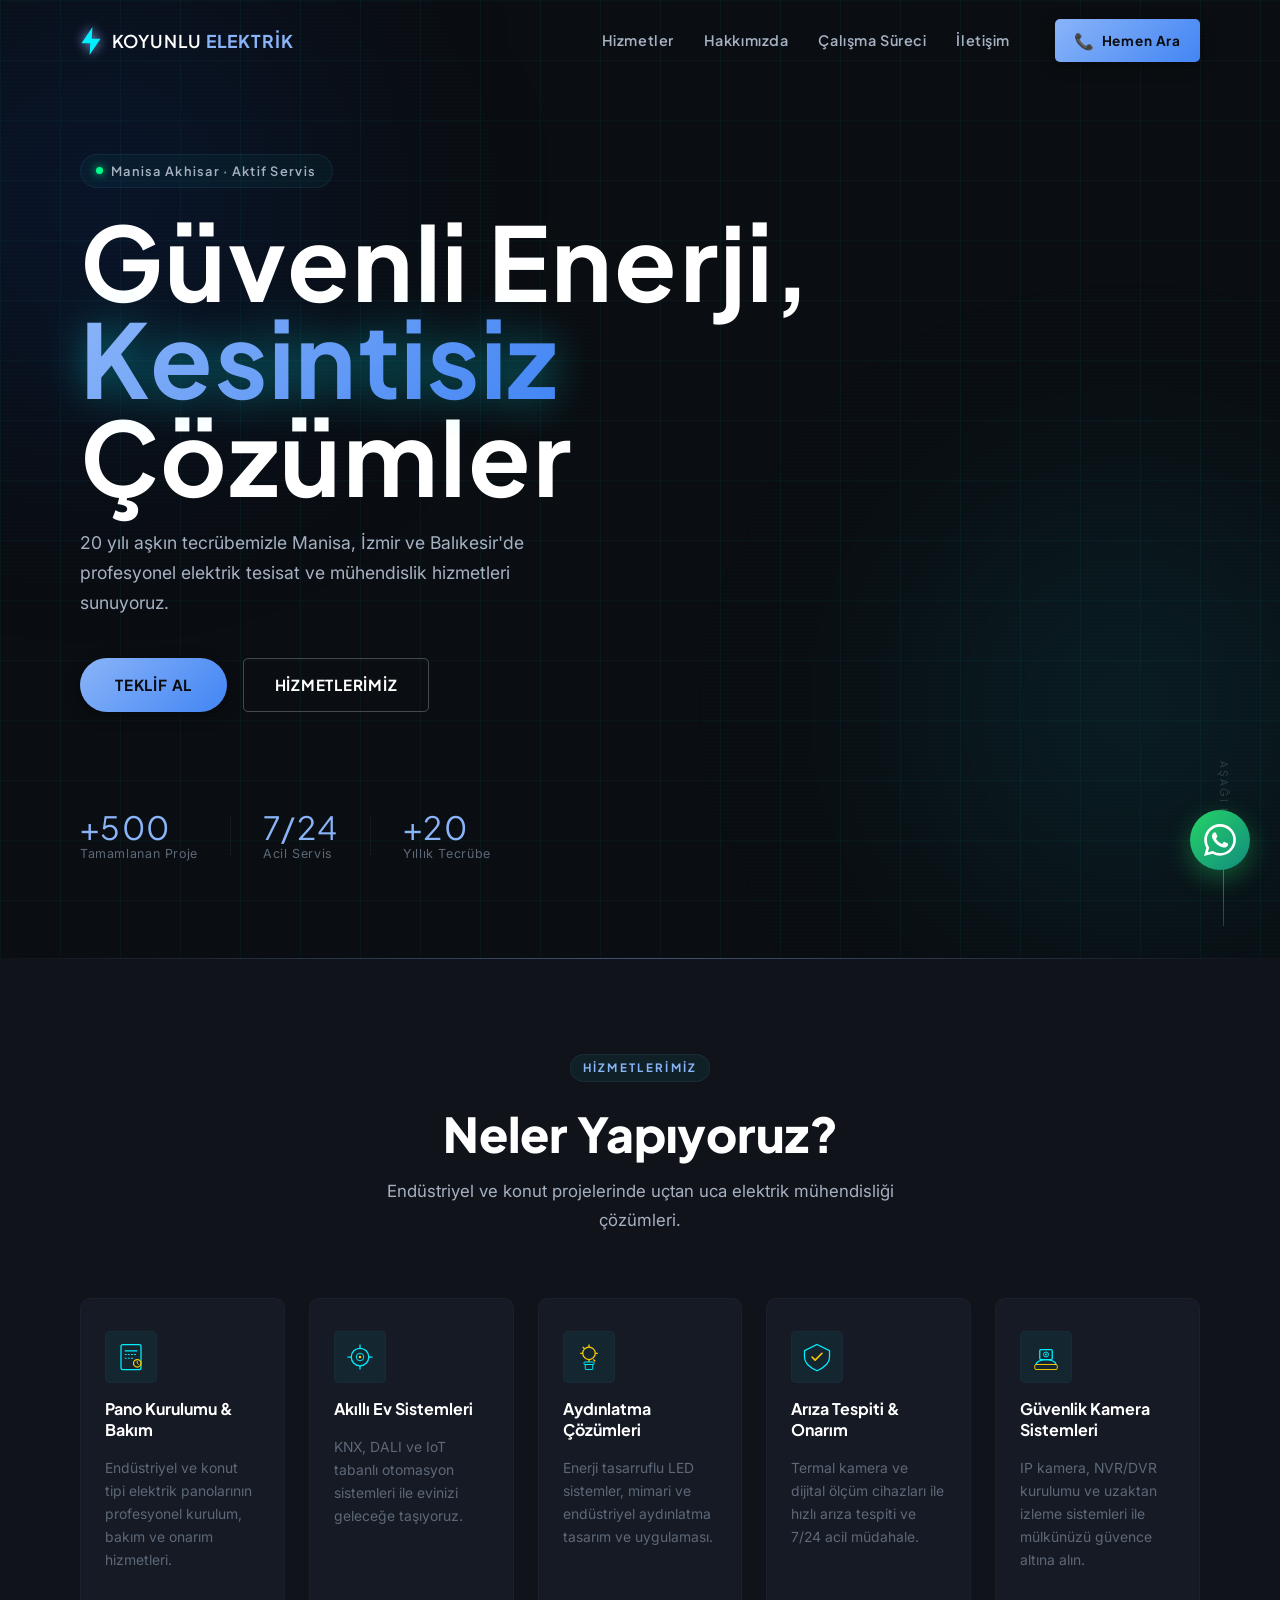
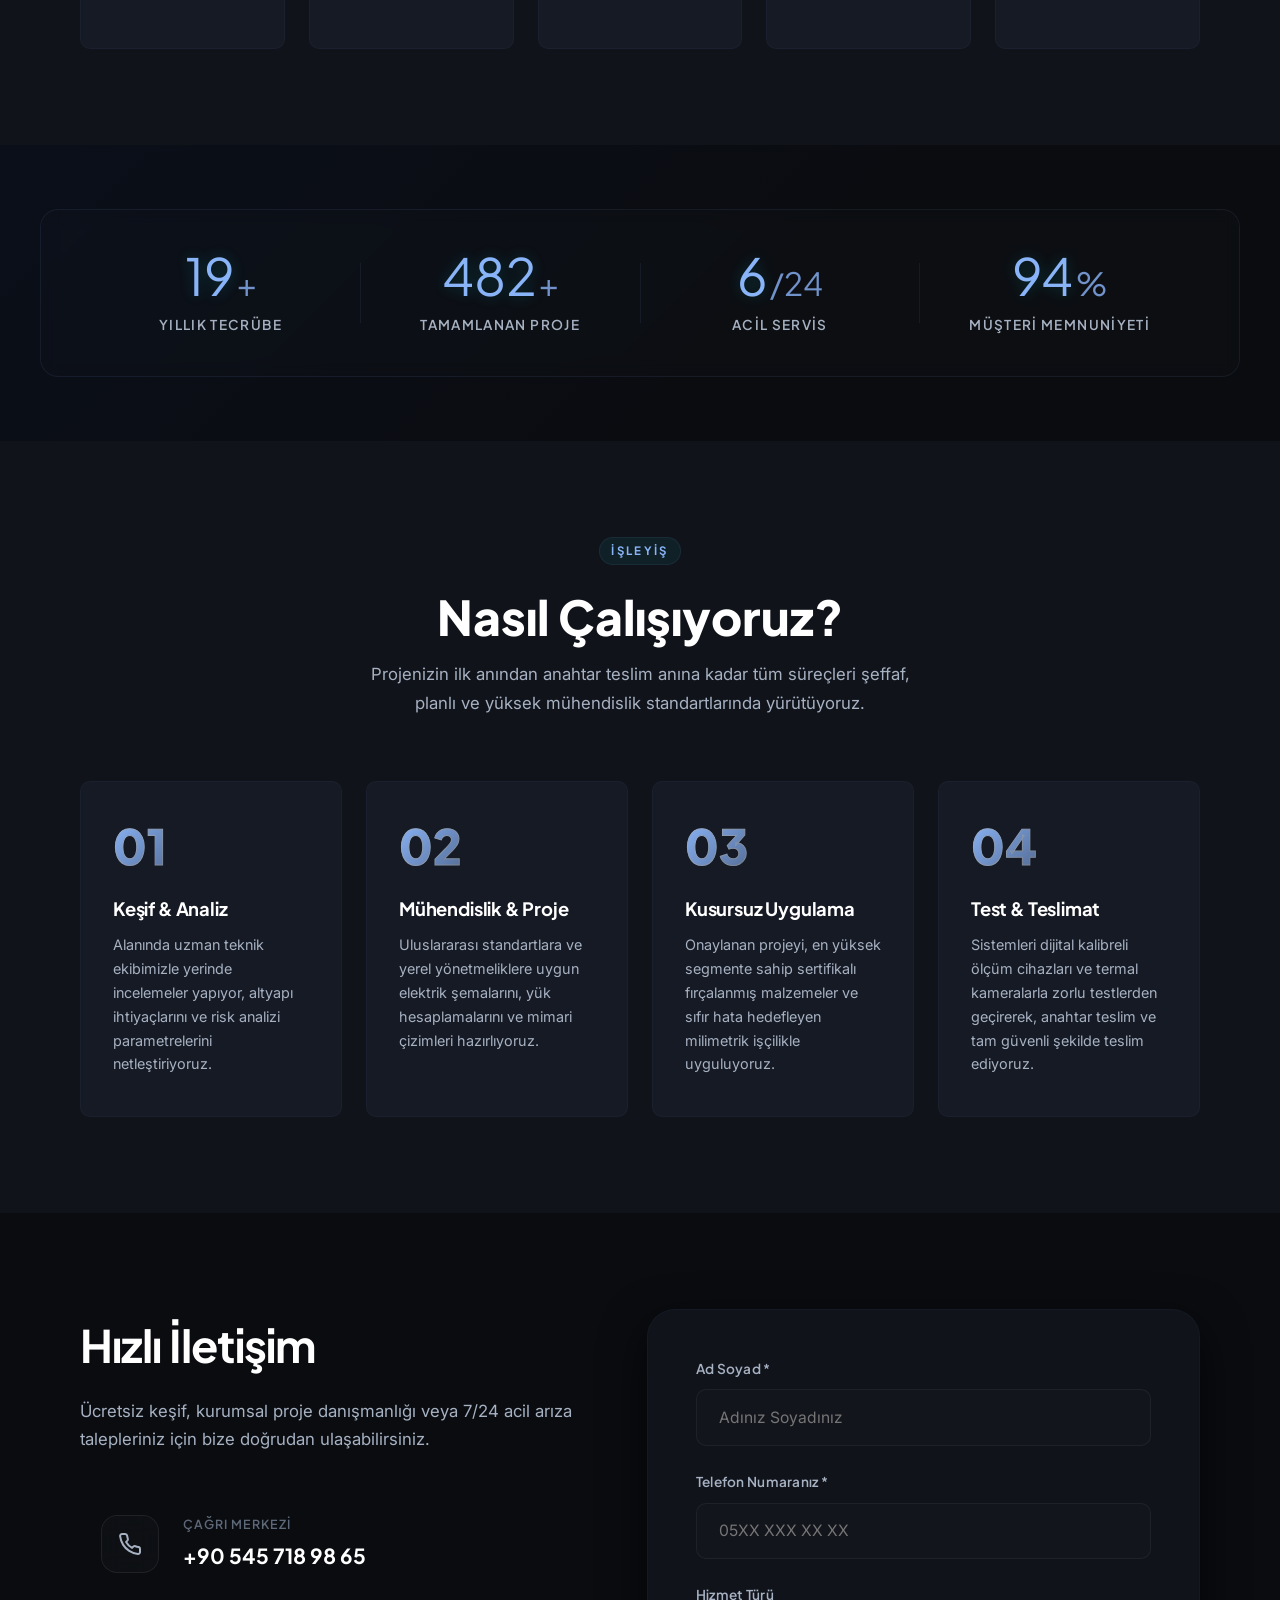
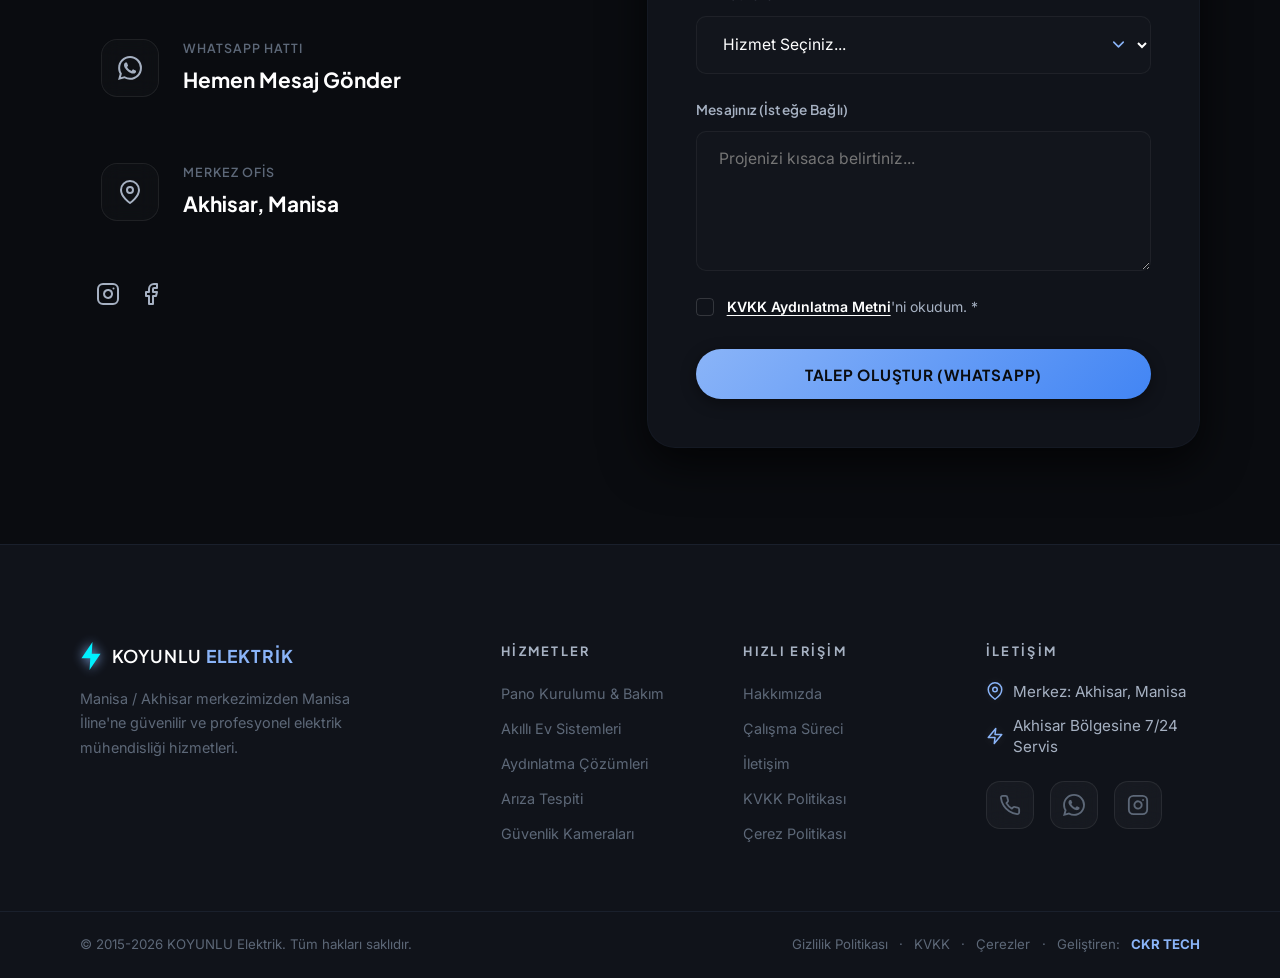
==== index.html @ 6eaa88f7 "Add files via upload" ====
<!DOCTYPE html>
<html lang="tr">
<head>
  <!-- Elektrikçi Projesi | CKR TECH | index.html -->
  <meta charset="UTF-8" />
  <meta name="viewport" content="width=device-width, initial-scale=1.0" />
  <meta name="description" content="Manisa Akhisar merkezli profesyonel elektrik tesisat ve mühendislik firması. Pano kurulumu, akıllı ev sistemleri, aydınlatma ve 7/24 acil servis hizmetleri." />
  <meta name="keywords" content="elektrik tesisat, pano kurulumu, akıllı ev, Manisa, Akhisar, elektrik mühendislik" />
  <meta name="author" content="CKR TECH" />
  <meta property="og:title" content="CKR Elektrik | Güvenli Enerji, Kesintisiz Çözümler" />
  <meta property="og:description" content="Manisa Akhisar merkezli profesyonel elektrik tesisat ve mühendislik firması." />
  <meta property="og:type" content="website" />
  <title>KOYUNLU Elektrik | Güvenli Enerji, Kesintisiz Çözümler</title>

  <!-- Google Fonts -->
  <link rel="preconnect" href="https://fonts.googleapis.com" />
  <link rel="preconnect" href="https://fonts.gstatic.com" crossorigin />
  <link href="https://fonts.googleapis.com/css2?family=Plus+Jakarta+Sans:wght@400;500;600;700;800&family=Inter:wght@300;400;500;600&display=swap" rel="stylesheet" />

  <!-- CSS -->
  <link rel="stylesheet" href="css/base.css" />
  <link rel="stylesheet" href="css/layout.css" />
  <link rel="stylesheet" href="css/sections.css" />
</head>
<body>

  <!-- ═══════════════════════════════════════ -->
  <!--              LOADER EKRANI             -->
  <!-- ═══════════════════════════════════════ -->
  <div id="loader" class="loader" aria-hidden="true">
    <div class="loader__glow"></div>
    <div class="loader__grid"></div>
    <div class="loader__scanline"></div>

    <div class="loader__inner">
      <div class="loader__bolt-wrap">
        <svg class="loader__bolt" viewBox="0 0 60 80" fill="none" xmlns="http://www.w3.org/2000/svg">
          <path d="M34 2L4 46H28L26 78L56 34H32L34 2Z" stroke="#00f0ff" stroke-width="2" fill="none" class="bolt-path"/>
          <path d="M34 2L4 46H28L26 78L56 34H32L34 2Z" fill="url(#loaderBoltGrad)" class="bolt-fill"/>
          <defs>
            <linearGradient id="loaderBoltGrad" x1="30" y1="2" x2="30" y2="78" gradientUnits="userSpaceOnUse">
              <stop offset="0%" stop-color="#00f0ff" stop-opacity="1"/>
              <stop offset="100%" stop-color="#0055ff" stop-opacity="0.8"/>
            </linearGradient>
          </defs>
        </svg>
      </div>
      
      <div class="loader__text">
        <span class="loader__brand">KOYUNLU</span>
        <span class="loader__sub">ELEKTRİK</span>
      </div>
      
      <div class="loader__bar">
        <div class="loader__progress"></div>
      </div>
    </div>

    <div class="loader__credit">
      <span>DESIGNED BY</span> <strong>CKR TECH</strong>
    </div>
  </div>

  <!-- ═══════════════════════════════════════ -->
  <!--               NAVBAR                   -->
  <!-- ═══════════════════════════════════════ -->
  <header class="navbar" id="navbar">
    <div class="lux-container navbar__inner">
      <a href="#hero" class="navbar__logo" aria-label="CKR Elektrik Ana Sayfa">
        <svg class="logo-bolt" viewBox="0 0 30 40" fill="none" xmlns="http://www.w3.org/2000/svg">
          <path d="M17 1L2 23H14L13 39L28 17H16L17 1Z" fill="#00f0ff"/>
        </svg>
        <span class="logo-text">KOYUNLU <strong>ELEKTRİK</strong></span>
      </a>

      <nav class="navbar__nav" id="mainNav" role="navigation" aria-label="Ana Menü">
        <a href="#hizmetler" class="nav-link">Hizmetler</a>
        <a href="#hakkimizda" class="nav-link">Hakkımızda</a>
        <a href="#surec" class="nav-link">Çalışma Süreci</a>
        <a href="#iletisim" class="nav-link">İletişim</a>
      </nav>

      <a href="tel:+905001234567" class="btn-call" aria-label="Hemen Ara">
        <span class="btn-call__icon">📞</span>
        <span>Hemen Ara</span>
      </a>

      <button class="hamburger" id="hamburger" aria-label="Menüyü Aç/Kapat" aria-expanded="false">
        <span></span><span></span><span></span>
      </button>
    </div>

    <!-- Mobil Menü -->
    <div class="mobile-menu" id="mobileMenu" aria-hidden="true">
      <a href="#hizmetler" class="mobile-menu__link">Hizmetler</a>
      <a href="#hakkimizda" class="mobile-menu__link">Hakkımızda</a>
      <a href="#surec" class="mobile-menu__link">Çalıma Süreci</a>
      <a href="#iletisim" class="mobile-menu__link">İletişim</a>
      <a href="tel:+905001234567" class="btn-call mobile-menu__cta">📞 Hemen Ara</a>
    </div>
  </header>

  <main>
    <!-- ═══════════════════════════════════════ -->
    <!--              HERO BÖLÜMİ               -->
    <!-- ═══════════════════════════════════════ -->
    <section class="hero" id="hero" aria-label="Ana Başlık">
      <!-- Arka plan katmanları -->
      <div class="hero__bg" aria-hidden="true">
        <div class="hero__grid"></div>
        <div class="hero__particles" id="particles"></div>
        <div class="hero__glow hero__glow--left"></div>
        <div class="hero__glow hero__glow--right"></div>
        <div class="hero__scanline"></div>
      </div>

      <div class="lux-container hero__content">
        <div class="hero__badge rv">
          <span class="badge-dot"></span>
          Manisa Akhisar · Aktif Servis
        </div>
        <h1 class="hero__title rv">
          Güvenli Enerji,<br/>
          <span class="accent-text">Kesintisiz</span><br/>
          Çözümler
        </h1>
        <p class="hero__sub rv">
          20 yılı aşkın tecrübemizle Manisa, İzmir ve Balıkesir'de<br/>
          profesyonel elektrik tesisat ve mühendislik hizmetleri sunuyoruz.
        </p>
        <div class="hero__ctas rv">
          <a href="#iletisim" class="btn-primary">Teklif Al</a>
          <a href="#hizmetler" class="btn-ghost">Hizmetlerimiz</a>
        </div>

        <!-- Hero alt bilgi şeridi -->
        <div class="hero__badges rv">
          <div class="hero-badge">
            <span class="hero-badge__num">+500</span>
            <span class="hero-badge__lbl">Tamamlanan Proje</span>
          </div>
          <div class="hero-badge__divider"></div>
          <div class="hero-badge">
            <span class="hero-badge__num">7/24</span>
            <span class="hero-badge__lbl">Acil Servis</span>
          </div>
          <div class="hero-badge__divider"></div>
          <div class="hero-badge">
            <span class="hero-badge__num">+20</span>
            <span class="hero-badge__lbl">Yıllık Tecrübe</span>
          </div>
        </div>
      </div>

      <!-- Scroll göstergesi -->
      <div class="scroll-hint" aria-hidden="true">
        <span>Aşağı Kaydır</span>
        <div class="scroll-hint__line"></div>
      </div>
    </section>

    <!-- ═══════════════════════════════════════ -->
    <!--          HİZMETLERİMİZ (CAROUSEL)       -->
    <!-- ═══════════════════════════════════════ -->
    <section class="section-services" id="hizmetler" aria-label="Hizmetlerimiz">
      <div class="lux-container">
        <div class="section-header rv">
          <span class="section-tag">HİZMETLERİMİZ</span>
          <h2 class="section-title">Neler Yapıyoruz?</h2>
          <p class="section-desc">Endüstriyel ve konut projelerinde uçtan uca elektrik mühendisliği çözümleri.</p>
        </div>

        <!-- Carousel wrapper -->
        <div class="carousel-wrapper rv">
          <div class="services-carousel" id="servicesCarousel" role="list">

            <article class="service-card" role="listitem">
              <div class="service-card__icon" aria-hidden="true">
                <svg viewBox="0 0 48 48" fill="none"><rect x="8" y="4" width="32" height="40" rx="3" stroke="#00f0ff" stroke-width="2"/><line x1="14" y1="14" x2="34" y2="14" stroke="#00f0ff" stroke-width="2"/><line x1="14" y1="20" x2="34" y2="20" stroke="#00f0ff" stroke-width="1.5" stroke-dasharray="3 2"/><line x1="14" y1="26" x2="28" y2="26" stroke="#00f0ff" stroke-width="1.5" stroke-dasharray="3 2"/><circle cx="34" cy="34" r="6" stroke="#ffcc00" stroke-width="2"/><path d="M34 31V34L36 36" stroke="#ffcc00" stroke-width="1.5" stroke-linecap="round"/></svg>
              </div>
              <h3 class="service-card__title">Pano Kurulumu & Bakım</h3>
              <p class="service-card__desc">Endüstriyel ve konut tipi elektrik panolarının profesyonel kurulum, bakım ve onarım hizmetleri.</p>
              <span class="service-card__arrow">→</span>
            </article>

            <article class="service-card" role="listitem">
              <div class="service-card__icon" aria-hidden="true">
                <svg viewBox="0 0 48 48" fill="none"><circle cx="24" cy="24" r="14" stroke="#00f0ff" stroke-width="2"/><circle cx="24" cy="24" r="6" stroke="#00f0ff" stroke-width="1.5"/><line x1="24" y1="4" x2="24" y2="10" stroke="#00f0ff" stroke-width="2"/><line x1="24" y1="38" x2="24" y2="44" stroke="#00f0ff" stroke-width="2"/><line x1="4" y1="24" x2="10" y2="24" stroke="#00f0ff" stroke-width="2"/><line x1="38" y1="24" x2="44" y2="24" stroke="#00f0ff" stroke-width="2"/><circle cx="24" cy="24" r="2" fill="#ffcc00"/></svg>
              </div>
              <h3 class="service-card__title">Akıllı Ev Sistemleri</h3>
              <p class="service-card__desc">KNX, DALI ve IoT tabanlı otomasyon sistemleri ile evinizi geleceğe taşıyoruz.</p>
              <span class="service-card__arrow">→</span>
            </article>

            <article class="service-card" role="listitem">
              <div class="service-card__icon" aria-hidden="true">
                <svg viewBox="0 0 48 48" fill="none"><circle cx="24" cy="18" r="10" stroke="#ffcc00" stroke-width="2"/><path d="M24 8V4M24 32V28" stroke="#ffcc00" stroke-width="2"/><path d="M17 11L14 8M31 28L34 31" stroke="#ffcc00" stroke-width="2"/><path d="M14 18H10M38 18H34" stroke="#ffcc00" stroke-width="2"/><rect x="16" y="32" width="16" height="4" rx="1" stroke="#00f0ff" stroke-width="1.5"/><rect x="18" y="36" width="12" height="8" rx="1" stroke="#00f0ff" stroke-width="1.5"/></svg>
              </div>
              <h3 class="service-card__title">Aydınlatma Çözümleri</h3>
              <p class="service-card__desc">Enerji tasarruflu LED sistemler, mimari ve endüstriyel aydınlatma tasarım ve uygulaması.</p>
              <span class="service-card__arrow">→</span>
            </article>

            <article class="service-card" role="listitem">
              <div class="service-card__icon" aria-hidden="true">
                <svg viewBox="0 0 48 48" fill="none"><path d="M24 4L44 14V24C44 34 34 42 24 46C14 42 4 34 4 24V14L24 4Z" stroke="#00f0ff" stroke-width="2"/><path d="M16 24L21 29L32 18" stroke="#ffcc00" stroke-width="2.5" stroke-linecap="round" stroke-linejoin="round"/></svg>
              </div>
              <h3 class="service-card__title">Arıza Tespiti & Onarım</h3>
              <p class="service-card__desc">Termal kamera ve dijital ölçüm cihazları ile hızlı arıza tespiti ve 7/24 acil müdahale.</p>
              <span class="service-card__arrow">→</span>
            </article>

            <article class="service-card" role="listitem">
              <div class="service-card__icon" aria-hidden="true">
                <svg viewBox="0 0 48 48" fill="none"><rect x="14" y="12" width="20" height="16" rx="2" stroke="#00f0ff" stroke-width="2"/><circle cx="24" cy="20" r="4" stroke="#00f0ff" stroke-width="1.5"/><circle cx="24" cy="20" r="1.5" fill="#00f0ff"/><path d="M8 36C8 32 16 28 24 28C32 28 40 32 40 36" stroke="#00f0ff" stroke-width="2" stroke-linecap="round"/><rect x="6" y="36" width="36" height="8" rx="2" stroke="#ffcc00" stroke-width="1.5"/></svg>
              </div>
              <h3 class="service-card__title">Güvenlik Kamera Sistemleri</h3>
              <p class="service-card__desc">IP kamera, NVR/DVR kurulumu ve uzaktan izleme sistemleri ile mülkünüzü güvence altına alın.</p>
              <span class="service-card__arrow">→</span>
            </article>

          </div><!-- /services-carousel -->

          <!-- Carousel dot navigation -->
          <div class="carousel-dots" id="carouselDots" role="tablist" aria-label="Hizmet Slider"></div>
          <!-- Carousel ok butonları (mobil) -->
          
        </div><!-- /carousel-wrapper -->
      </div>
    </section>

    <!-- ═══════════════════════════════════════ -->
    <!--            İSTATİSTİKLER               -->
    <!-- ═══════════════════════════════════════ -->
   <section class="section-stats" id="hakkimizda" aria-label="İstatistikler">
      <div class="stats-bg-line" aria-hidden="true"></div>
      <div class="lux-container stats-grid">

        <div class="stat-item rv">
          <div class="stat-item__row">
            <span class="stat-item__num" data-target="20">0</span>
            <span class="stat-item__plus">+</span>
          </div>
          <span class="stat-item__label">Yıllık Tecrübe</span>
        </div>

        <div class="stat-divider" aria-hidden="true"></div>

        <div class="stat-item rv">
          <div class="stat-item__row">
            <span class="stat-item__num" data-target="500">0</span>
            <span class="stat-item__plus">+</span>
          </div>
          <span class="stat-item__label">Tamamlanan Proje</span>
        </div>

        <div class="stat-divider" aria-hidden="true"></div>

        <div class="stat-item rv">
          <div class="stat-item__row">
            <span class="stat-item__num" data-target="7">0</span>
            <span class="stat-item__suffix">/24</span>
          </div>
          <span class="stat-item__label">Acil Servis</span>
        </div>

        <div class="stat-divider" aria-hidden="true"></div>

        <div class="stat-item rv">
          <div class="stat-item__row">
            <span class="stat-item__num" data-target="98">0</span>
            <span class="stat-item__suffix">%</span>
          </div>
          <span class="stat-item__label">Müşteri Memnuniyeti</span>
        </div>

      </div>
    </section>

    <!-- ═══════════════════════════════════════ -->
    <!--       ETKİLEŞİMLİ HİZMET HARİTASI      -->
    <!-- ═══════════════════════════════════════ -->
    <section class="section-process" id="surec" aria-label="Çalışma Sürecimiz">
      <div class="lux-container">
        <div class="section-header rv">
          <span class="section-tag">İŞLEYİŞ</span>
          <h2 class="section-title">Nasıl Çalışıyoruz?</h2>
          <p class="section-desc">Projenizin ilk anından anahtar teslim anına kadar tüm süreçleri şeffaf, planlı ve yüksek mühendislik standartlarında yürütüyoruz.</p>
        </div>

        <div class="process-grid">
          
          <div class="process-card rv">
            <div class="process-card__number">01</div>
            <div class="process-card__content">
              <h3 class="process-card__title">Keşif & Analiz</h3>
              <p class="process-card__desc">Alanında uzman teknik ekibimizle yerinde incelemeler yapıyor, altyapı ihtiyaçlarını ve risk analizi parametrelerini netleştiriyoruz.</p>
            </div>
          </div>

          <div class="process-card rv">
            <div class="process-card__number">02</div>
            <div class="process-card__content">
              <h3 class="process-card__title">Mühendislik & Proje</h3>
              <p class="process-card__desc">Uluslararası standartlara ve yerel yönetmeliklere uygun elektrik şemalarını, yük hesaplamalarını ve mimari çizimleri hazırlıyoruz.</p>
            </div>
          </div>

          <div class="process-card rv">
            <div class="process-card__number">03</div>
            <div class="process-card__content">
              <h3 class="process-card__title">Kusursuz Uygulama</h3>
              <p class="process-card__desc">Onaylanan projeyi, en yüksek segmente sahip sertifikalı fırçalanmış malzemeler ve sıfır hata hedefleyen milimetrik işçilikle uyguluyoruz.</p>
            </div>
          </div>

          <div class="process-card rv">
            <div class="process-card__number">04</div>
            <div class="process-card__content">
              <h3 class="process-card__title">Test & Teslimat</h3>
              <p class="process-card__desc">Sistemleri dijital kalibreli ölçüm cihazları ve termal kameralarla zorlu testlerden geçirerek, anahtar teslim ve tam güvenli şekilde teslim ediyoruz.</p>
            </div>
          </div>

        </div>
      </div>
    </section>

    <!-- ═══════════════════════════════════════ -->
    <!--           İLETİŞİM BÖLÜMİ              -->
    <!-- ═══════════════════════════════════════ -->
    <section class="section-contact" id="iletisim" aria-label="İletişim">
      <div class="lux-container contact-inner">

        <div class="contact-info rv">
          <h2 class="contact-info__title">Hızlı İletişim</h2>
          <p class="contact-info__desc">Ücretsiz keşif, kurumsal proje danışmanlığı veya 7/24 acil arıza talepleriniz için bize doğrudan ulaşabilirsiniz.</p>
          
          <div class="contact-info__list">
            <div class="contact-info__item">
              <div class="contact-info__icon phone-theme">
                <svg viewBox="0 0 24 24" fill="none" stroke="currentColor" stroke-width="2" stroke-linecap="round" stroke-linejoin="round">
                  <path d="M22 16.92v3a2 2 0 0 1-2.18 2 19.79 19.79 0 0 1-8.63-3.07 19.5 19.5 0 0 1-6-6 19.79 19.79 0 0 1-3.07-8.67A2 2 0 0 1 4.11 2h3a2 2 0 0 1 2 1.72 12.84 12.84 0 0 0 .7 2.81 2 2 0 0 1-.45 2.11L8.09 9.91a16 16 0 0 0 6 6l1.27-1.27a2 2 0 0 1 2.11-.45 12.84 12.84 0 0 0 2.81.7A2 2 0 0 1 22 16.92z"></path>
                </svg>
              </div>
              <div class="contact-info__text">
                <span class="info-label">Çağrı Merkezi</span>
                <a href="tel:+905457189865" class="info-value">+90 545 718 98 65</a>
              </div>
            </div>

            <div class="contact-info__item">
              <div class="contact-info__icon wa-theme">
                <svg viewBox="0 0 24 24" fill="currentColor">
                  <path d="M17.472 14.382c-.297-.149-1.758-.867-2.03-.967-.273-.099-.471-.148-.67.15-.197.297-.767.966-.94 1.164-.173.199-.347.223-.644.075-.297-.15-1.255-.463-2.39-1.475-.888-.788-1.487-1.761-1.663-2.059-.173-.297-.018-.458.13-.606.134-.133.298-.347.446-.52.149-.174.198-.298.298-.497.099-.198.05-.371-.025-.52-.075-.149-.669-1.612-.916-2.207-.242-.579-.487-.5-.669-.51h-.57c-.198 0-.52.074-.792.372-.272.297-1.04 1.016-1.04 2.479 0 1.462 1.065 2.875 1.213 3.074.149.198 2.096 3.2 5.077 4.487.709.306 1.262.489 1.694.625.712.227 1.36.195 1.871.118.571-.085 1.758-.719 2.006-1.413.248-.694.248-1.289.173-1.413-.074-.124-.272-.198-.57-.347m-5.421 7.403h-.004a9.87 9.87 0 01-5.031-1.378l-.361-.214-3.741.982.998-3.648-.235-.374a9.86 9.86 0 01-1.51-5.26c.001-5.45 4.436-9.884 9.888-9.884 2.64 0 5.122 1.03 6.988 2.898a9.825 9.825 0 012.893 6.994c-.003 5.45-4.437 9.884-9.885 9.884m8.413-18.297A11.815 11.815 0 0012.05 0C5.495 0 .16 5.335.157 11.892c0 2.096.547 4.142 1.588 5.945L.057 24l6.305-1.654a11.882 11.882 0 005.683 1.448h.005c6.554 0 11.89-5.335 11.893-11.893a11.821 11.821 0 00-3.48-8.413Z"/>
                </svg>
              </div>
              <div class="contact-info__text">
                <span class="info-label">WhatsApp Hattı</span>
                <a href="https://wa.me/905457189865" target="_blank" class="info-value">Hemen Mesaj Gönder</a>
              </div>
            </div>

            <div class="contact-info__item">
              <div class="contact-info__icon location-theme">
                <svg viewBox="0 0 24 24" fill="none" stroke="currentColor" stroke-width="2" stroke-linecap="round" stroke-linejoin="round">
                  <path d="M21 10c0 7-9 13-9 13s-9-6-9-13a9 9 0 0 1 18 0z"></path>
                  <circle cx="12" cy="10" r="3"></circle>
                </svg>
              </div>
              <div class="contact-info__text">
                <span class="info-label">Merkez Ofis</span>
                <span class="info-value">Akhisar, Manisa</span>
              </div>
            </div>
          </div> <div class="social-links" style="display:flex; gap:1.2rem; margin-top:2.5rem; padding-left:1rem;">
            <a href="https://instagram.com/koyunluerdem" aria-label="Instagram" style="color:var(--text-secondary);">
              <svg width="24" height="24" viewBox="0 0 24 24" fill="none" stroke="currentColor" stroke-width="2" stroke-linecap="round" stroke-linejoin="round"><rect x="2" y="2" width="20" height="20" rx="5" ry="5"></rect><path d="M16 11.37A4 4 0 1 1 12.63 8 4 4 0 0 1 16 11.37z"></path><line x1="17.5" y1="6.5" x2="17.51" y2="6.5"></line></svg>
            </a>
            <a href="https://facebook.com/erdem.koyunlu.12?locale=tr_TR" aria-label="Facebook" style="color:var(--text-secondary);">
              <svg width="24" height="24" viewBox="0 0 24 24" fill="none" stroke="currentColor" stroke-width="2" stroke-linecap="round" stroke-linejoin="round"><path d="M18 2h-3a5 5 0 0 0-5 5v3H7v4h3v8h4v-8h3l1-4h-4V7a1 1 0 0 1 1-1h3z"></path></svg>
            </a>
          </div>

        </div>

<div class="contact-form-wrap rv">
          <form class="contact-form" id="contactForm" onsubmit="sendToWhatsApp(event)">
            
            <div class="form-group">
              <label for="name" class="form-label">Ad Soyad *</label>
              <input type="text" id="name" class="form-input" placeholder="Adınız Soyadınız" required />
            </div>
            
            <div class="form-group">
              <label for="phone" class="form-label">Telefon Numaranız *</label>
              <input type="tel" id="phone" class="form-input" placeholder="05XX XXX XX XX" required />
            </div>
            
            <div class="form-group">
              <label for="service" class="form-label">Hizmet Türü</label>
              <select id="service" class="form-input">
                <option value="">Hizmet Seçiniz...</option>
                <option value="Pano Kurulumu">Pano Kurulumu & Bakım</option>
                <option value="Akıllı Ev">Akıllı Ev Sistemleri</option>
                <option value="Aydınlatma">Aydınlatma Çözümleri</option>
                <option value="Arıza Tespiti">Arıza Tespiti & Onarım</option>
                <option value="Kamera">Güvenlik Kamera Sistemleri</option>
              </select>
            </div>
            
            <div class="form-group">
              <label for="message" class="form-label">Mesajınız (İsteğe Bağlı)</label>
              <textarea id="message" class="form-input form-textarea" placeholder="Projenizi kısaca belirtiniz..."></textarea>
            </div>
            
            <div class="form-check">
              <input type="checkbox" id="kvkk" class="form-checkbox" required />
              <label for="kvkk" class="form-checkbox-label">
                <a href="kvkk.html" target="_blank" class="policy-link">KVKK Aydınlatma Metni</a>'ni okudum. *
              </label>
            </div>

            <button type="submit" class="btn-primary form-submit-btn">
              <span>Talep Oluştur (WhatsApp)</span>
            </button>
            
            <div class="form-success" id="formSuccess" style="display:none; color: #25D366; margin-top: 1rem; font-weight: 600;">
              ✅ Yönlendiriliyor...
            </div>
          </form>

          <script>
            function sendToWhatsApp(e) {
              e.preventDefault(); // Sayfanın başa atmasını kesin engeller

              const name = document.getElementById('name').value.trim();
              const phone = document.getElementById('phone').value.trim();
              const serviceEl = document.getElementById('service');
              const service = serviceEl.value ? serviceEl.options[serviceEl.selectedIndex].text : 'Belirtilmedi';
              
              const rawMessage = document.getElementById('message').value.trim();
              const message = rawMessage ? rawMessage : 'Belirtilmedi';

              const waMessage = `Merhaba KOYUNLU Elektrik,\nWeb sitenizden yeni bir talep oluşturdum:\n\n*Ad Soyad:* ${name}\n*Telefon:* ${phone}\n*Hizmet:* ${service}\n*Detay:* ${message}`;
              
              const waUrl = `https://wa.me/905457189865?text=${encodeURIComponent(waMessage)}`;

              document.getElementById('formSuccess').style.display = 'block';

              // İŞTE BURASI DEĞİŞTİ: Artık _blank parametresi ile yeni sekmede açacak
              window.open(waUrl, '_blank');

              // Formu temizle
              setTimeout(() => {
                document.getElementById('contactForm').reset();
                document.getElementById('formSuccess').style.display = 'none';
              }, 3000);
            }
          </script>
        </div>

      </div>
    </section>
  </main>

  <!-- ═══════════════════════════════════════ -->
  <!--               FOOTER                   -->
  <!-- ═══════════════════════════════════════ -->
  <footer class="footer" role="contentinfo">
    <div class="footer__top">
      <div class="lux-container footer-inner">
        <div class="footer-brand">
          <a href="#hero" class="navbar__logo" aria-label="CKR Elektrik">
            <svg class="logo-bolt" viewBox="0 0 30 40" fill="none"><path d="M17 1L2 23H14L13 39L28 17H16L17 1Z" fill="#00f0ff"/></svg>
            <span class="logo-text">KOYUNLU <strong>ELEKTRİK</strong></span>
          </a>
          <p class="footer-brand__desc">Manisa / Akhisar merkezimizden Manisa İline'ne güvenilir ve profesyonel elektrik mühendisliği hizmetleri.</p>
        </div>

        <div class="footer-col">
          <h4 class="footer-col__title">Hizmetler</h4>
          <ul>
            <li><a href="#hizmetler">Pano Kurulumu & Bakım</a></li>
            <li><a href="#hizmetler">Akıllı Ev Sistemleri</a></li>
            <li><a href="#hizmetler">Aydınlatma Çözümleri</a></li>
            <li><a href="#hizmetler">Arıza Tespiti</a></li>
            <li><a href="#hizmetler">Güvenlik Kameraları</a></li>
          </ul>
        </div>

        <div class="footer-col">
          <h4 class="footer-col__title">Hızlı Erişim</h4>
          <ul>
            <li><a href="#hakkimizda">Hakkımızda</a></li>
            <li><a href="#surec">Çalışma Süreci</a></li>
            <li><a href="#iletisim">İletişim</a></li>
            <li><a href="kvkk.html" id="kvkk-policy">KVKK Politikası</a></li>
            <li><a href="cerez.html" id="cookie-policy">Çerez Politikası</a></li>
          </ul>
        </div>

        <div class="footer-col">
          <h4 class="footer-col__title">İletişim</h4>
 <div class="footer-info-list">
            <div class="footer-info-item">
              <svg viewBox="0 0 24 24" fill="none" stroke="currentColor" stroke-width="2" stroke-linecap="round" stroke-linejoin="round" class="info-svg">
                <path d="M21 10c0 7-9 13-9 13s-9-6-9-13a9 9 0 0 1 18 0z"></path>
                <circle cx="12" cy="10" r="3"></circle>
              </svg>
              <span>Merkez: Akhisar, Manisa</span>
            </div>
            
            <div class="footer-info-item">
              <svg viewBox="0 0 24 24" fill="none" stroke="currentColor" stroke-width="2" stroke-linecap="round" stroke-linejoin="round" class="info-svg">
                <path d="M13 2L3 14h9l-1 8 10-12h-9l1-8z"></path>
              </svg>
              <span>Akhisar Bölgesine 7/24 Servis</span>
            </div>
          </div>
          
          <div class="contact-icon-group">
            <a href="tel:+905457189865" class="glass-icon-btn phone-theme" aria-label="Bizi Arayın">
              <svg viewBox="0 0 24 24" fill="none" stroke="currentColor" stroke-width="2" stroke-linecap="round" stroke-linejoin="round"><path d="M22 16.92v3a2 2 0 0 1-2.18 2 19.79 19.79 0 0 1-8.63-3.07 19.5 19.5 0 0 1-6-6 19.79 19.79 0 0 1-3.07-8.67A2 2 0 0 1 4.11 2h3a2 2 0 0 1 2 1.72 12.84 12.84 0 0 0 .7 2.81 2 2 0 0 1-.45 2.11L8.09 9.91a16 16 0 0 0 6 6l1.27-1.27a2 2 0 0 1 2.11-.45 12.84 12.84 0 0 0 2.81.7A2 2 0 0 1 22 16.92z"></path></svg>
            </a>
            
            <a href="https://wa.me/905457189865" class="glass-icon-btn wa-theme" target="_blank" aria-label="WhatsApp">
              <svg viewBox="0 0 24 24" fill="currentColor"><path d="M17.472 14.382c-.297-.149-1.758-.867-2.03-.967-.273-.099-.471-.148-.67.15-.197.297-.767.966-.94 1.164-.173.199-.347.223-.644.075-.297-.15-1.255-.463-2.39-1.475-.888-.788-1.487-1.761-1.663-2.059-.173-.297-.018-.458.13-.606.134-.133.298-.347.446-.52.149-.174.198-.298.298-.497.099-.198.05-.371-.025-.52-.075-.149-.669-1.612-.916-2.207-.242-.579-.487-.5-.669-.51h-.57c-.198 0-.52.074-.792.372-.272.297-1.04 1.016-1.04 2.479 0 1.462 1.065 2.875 1.213 3.074.149.198 2.096 3.2 5.077 4.487.709.306 1.262.489 1.694.625.712.227 1.36.195 1.871.118.571-.085 1.758-.719 2.006-1.413.248-.694.248-1.289.173-1.413-.074-.124-.272-.198-.57-.347m-5.421 7.403h-.004a9.87 9.87 0 01-5.031-1.378l-.361-.214-3.741.982.998-3.648-.235-.374a9.86 9.86 0 01-1.51-5.26c.001-5.45 4.436-9.884 9.888-9.884 2.64 0 5.122 1.03 6.988 2.898a9.825 9.825 0 012.893 6.994c-.003 5.45-4.437 9.884-9.885 9.884m8.413-18.297A11.815 11.815 0 0012.05 0C5.495 0 .16 5.335.157 11.892c0 2.096.547 4.142 1.588 5.945L.057 24l6.305-1.654a11.882 11.882 0 005.683 1.448h.005c6.554 0 11.89-5.335 11.893-11.893a11.821 11.821 0 00-3.48-8.413Z"/></svg>
            </a>

            <a href="https://instagram.com/koyunluerdem" class="glass-icon-btn ig-theme" aria-label="Instagram">
              <svg viewBox="0 0 24 24" fill="none" stroke="currentColor" stroke-width="2" stroke-linecap="round" stroke-linejoin="round"><rect x="2" y="2" width="20" height="20" rx="5" ry="5"></rect><path d="M16 11.37A4 4 0 1 1 12.63 8 4 4 0 0 1 16 11.37z"></path><line x1="17.5" y1="6.5" x2="17.51" y2="6.5"></line></svg>
            </a>
          </div>
        </div>
      </div>
    </div>

    <div class="footer__bottom">
      <div class="lux-container footer-bottom-inner">
        <p class="footer-copy">© 2015-2026 KOYUNLU Elektrik. Tüm hakları saklıdır.</p>
        <p class="footer-credit">
          <a href="gizlilik.html" class="footer-credit__link">Gizlilik Politikası</a>
          <span>·</span>
          <a href="kvkk.html" class="footer-credit__link">KVKK</a>
          <span>·</span>
          <a href="cerez.html" class="footer-credit__link">Çerezler</a>
          <span>·</span>
          Geliştiren: <strong>CKR TECH</strong>
        </p>
      </div>
    </div>
  </footer>
  <a href="https://wa.me/905457189865" class="float-wa" target="_blank" aria-label="WhatsApp'tan Bize Ulaşın">
    <svg viewBox="0 0 24 24" fill="currentColor" xmlns="http://www.w3.org/2000/svg">
      <path d="M17.472 14.382c-.297-.149-1.758-.867-2.03-.967-.273-.099-.471-.148-.67.15-.197.297-.767.966-.94 1.164-.173.199-.347.223-.644.075-.297-.15-1.255-.463-2.39-1.475-.888-.788-1.487-1.761-1.663-2.059-.173-.297-.018-.458.13-.606.134-.133.298-.347.446-.52.149-.174.198-.298.298-.497.099-.198.05-.371-.025-.52-.075-.149-.669-1.612-.916-2.207-.242-.579-.487-.5-.669-.51h-.57c-.198 0-.52.074-.792.372-.272.297-1.04 1.016-1.04 2.479 0 1.462 1.065 2.875 1.213 3.074.149.198 2.096 3.2 5.077 4.487.709.306 1.262.489 1.694.625.712.227 1.36.195 1.871.118.571-.085 1.758-.719 2.006-1.413.248-.694.248-1.289.173-1.413-.074-.124-.272-.198-.57-.347m-5.421 7.403h-.004a9.87 9.87 0 01-5.031-1.378l-.361-.214-3.741.982.998-3.648-.235-.374a9.86 9.86 0 01-1.51-5.26c.001-5.45 4.436-9.884 9.888-9.884 2.64 0 5.122 1.03 6.988 2.898a9.825 9.825 0 012.893 6.994c-.003 5.45-4.437 9.884-9.885 9.884m8.413-18.297A11.815 11.815 0 0012.05 0C5.495 0 .16 5.335.157 11.892c0 2.096.547 4.142 1.588 5.945L.057 24l6.305-1.654a11.882 11.882 0 005.683 1.448h.005c6.554 0 11.89-5.335 11.893-11.893a11.821 11.821 0 00-3.48-8.413Z"/>
    </svg>
  </a>

  <!-- ═══════════════════════════════════════ -->
  <!--           ÇEREZ BANNER                 -->
  <!-- ═══════════════════════════════════════ -->
  <div class="cookie-banner" id="cookieBanner" role="dialog" aria-label="Çerez Bildirimi" aria-hidden="true">
    <div class="cookie-banner__content">
      <p>🍪 Web sitemiz daha iyi bir deneyim sunmak için çerezler kullanmaktadır. Devam ederek <a href="#cookie-policy">Çerez Politikamızı</a> kabul etmiş olursunuz.</p>
    </div>
    <div class="cookie-banner__actions">
      <button class="btn-ghost cookie-btn" id="cookieDecline">Reddet</button>
      <button class="btn-primary cookie-btn" id="cookieAccept">Kabul Et</button>
    </div>
  </div>

  <!-- JS -->
  <script src="js/main.js"></script>
  <script src="js/carousel.js"></script>
</body>
</html>
---- css/base.css ----
/* ═══════════════════════════════════════════════════════════
   Elektrikçi Projesi | CKR TECH | css/base.css
   CSS Değişkenleri, Reset, Evrensel Sınıflar, Animasyonlar
   ══════════════════════════════════════════════════════════ */

/* ── 1. CSS CUSTOM PROPERTIES ────────────────────────────── */
:root {
  /* Renkler (Sleek High-Tech Palet) */
  --bg-primary:       #0a0c10; /* Derin Uzay Siyahı */
  --bg-secondary:     #10131a; /* Koyu Titanyum */
  --bg-card:          #161a24; /* Mat Çelik */
  --bg-card-hover:    #1c2230; /* Fırçalanmış Platin */

  --text-primary:     #ffffff; /* Saf Beyaz */
  --text-secondary:   #a6b1c2; /* Buzul Gümüş */
  --text-muted:       #5d6878; /* Koyu Metalik Gri */

  /* İleri Teknoloji Enerji Tonları */
  --accent-cyan:      #8ab4f8; /* Mat Kristal Mavi / Yumuşak Safir */
  --accent-blue:      #4285f4; /* Endüstriyel Kobalt Mavisi */
  --accent-yellow:    #d2e3fc; /* Platin Enerji Parlaması */

  --border-subtle:    rgba(138, 180, 248, 0.08);
  --border-card:      rgba(138, 180, 248, 0.04);
  --border-hover:     rgba(138, 180, 248, 0.3);

  /* Tipografi */
  --font-display:     'Plus Jakarta Sans', sans-serif;
  --font-heading:     'Plus Jakarta Sans', sans-serif;
  --font-body:        'Inter', sans-serif;

  /* Boşluklar */
  --space-xs:         0.5rem;
  --space-sm:         1rem;
  --space-md:         1.5rem;
  --space-lg:         2.5rem;
  --space-xl:         4rem;
  --space-2xl:        6rem;

  /* Geçişler */
  --ease-out:         cubic-bezier(0.16, 1, 0.3, 1);
  --ease-spring:      cubic-bezier(0.34, 1.56, 0.64, 1);
  --duration-fast:    0.2s;
  --duration-med:     0.4s;
  --duration-slow:    0.7s;

  /* Efektler */
  --shadow-card:      0 16px 45px rgba(0, 0, 0, 0.7);
  --shadow-glow-cyan: 0 0 30px rgba(138, 180, 248, 0.15);
  --shadow-glow-gold: 0 0 30px rgba(210, 227, 252, 0.2);
  --blur-glass:       blur(16px) saturate(140%);

  /* Border radius */
  --radius-sm:        5px;
  --radius-md:        10px;
  --radius-lg:        18px;
  --radius-xl:        28px;
}

/* ── 2. RESET & BASE ──────────────────────────────────────── */
*, *::before, *::after {
  margin: 0;
  padding: 0;
  box-sizing: border-box;
}

html {
  scroll-behavior: smooth;
  font-size: 16px;
  -webkit-text-size-adjust: 100%;
}

body {
  font-family: var(--font-body);
  background-color: var(--bg-primary);
  color: var(--text-primary);
  line-height: 1.6;
  overflow-x: hidden;
  -webkit-font-smoothing: antialiased;
  -moz-osx-font-smoothing: grayscale;
}

/* Scrollbar */
::-webkit-scrollbar { width: 6px; }
::-webkit-scrollbar-track { background: var(--bg-secondary); }
::-webkit-scrollbar-thumb { background: var(--accent-cyan); border-radius: 3px; }
::-webkit-scrollbar-thumb:hover { background: var(--accent-blue); }

a {
  color: inherit;
  text-decoration: none;
  transition: color var(--duration-fast) ease;
}

img, svg { display: block; max-width: 100%; }

ul, ol { list-style: none; }

button {
  cursor: pointer;
  border: none;
  background: none;
  font-family: inherit;
}

input, textarea, select {
  font-family: inherit;
  font-size: 1rem;
}

/* ── 3. LAYOUT YARDIMCILARI ──────────────────────────────── */
.lux-container {
  width: 100%;
  max-width: 1200px;
  margin: 0 auto;
  padding: 0 var(--space-lg);
}

.section-header {
  text-align: center;
  margin-bottom: var(--space-xl);
}

.section-tag {
  display: inline-block;
  font-family: var(--font-heading);
  font-size: 0.72rem;
  font-weight: 700;
  letter-spacing: 0.2em;
  text-transform: uppercase;
  color: var(--accent-cyan);
  border: 1px solid var(--border-subtle);
  background: rgba(0, 240, 255, 0.06);
  padding: 0.35em 1em;
  border-radius: 100px;
  margin-bottom: var(--space-md);
}

.section-title {
  font-family: var(--font-heading);
  font-size: clamp(2rem, 4vw, 3rem);
  font-weight: 800;
  line-height: 1.15;
  color: var(--text-primary);
  margin-bottom: var(--space-sm);
}

.section-desc {
  font-size: 1.05rem;
  color: var(--text-secondary);
  max-width: 560px;
  margin: 0 auto;
  line-height: 1.7;
}

/* ── 4. BUTONLAR ─────────────────────────────────────────── */
.btn-primary {
  display: inline-flex;
  align-items: center;
  gap: 0.6em;
  font-family: var(--font-heading);
  font-weight: 700;
  font-size: 0.95rem;
  letter-spacing: 0.05em;
  text-transform: uppercase;
  padding: 0.9em 2em;
  background: linear-gradient(135deg, var(--accent-cyan) 0%, var(--accent-blue) 100%);
  color: var(--bg-primary);
  border-radius: var(--radius-sm);
  transition: all var(--duration-med) var(--ease-out);
  position: relative;
  overflow: hidden;
  white-space: nowrap;
}

.btn-primary::before {
  content: '';
  position: absolute;
  inset: 0;
  background: linear-gradient(135deg, #fff 0%, var(--accent-cyan) 100%);
  opacity: 0;
  transition: opacity var(--duration-fast);
}

.btn-primary:hover::before { opacity: 0.15; }
.btn-primary:hover {
  transform: translateY(-2px);
  box-shadow: 0 8px 30px rgba(0, 240, 255, 0.4);
}
.btn-primary:active { transform: translateY(0); }

.btn-ghost {
  display: inline-flex;
  align-items: center;
  gap: 0.5em;
  font-family: var(--font-heading);
  font-weight: 700;
  font-size: 0.95rem;
  letter-spacing: 0.05em;
  text-transform: uppercase;
  padding: 0.85em 2em;
  background: transparent;
  color: var(--text-primary);
  border: 1px solid rgba(248, 249, 250, 0.25);
  border-radius: var(--radius-sm);
  transition: all var(--duration-med) var(--ease-out);
  white-space: nowrap;
}

.btn-ghost:hover {
  border-color: var(--accent-cyan);
  color: var(--accent-cyan);
  background: rgba(0, 240, 255, 0.05);
  transform: translateY(-2px);
}

/* ── 5. SCROLL REVEAL ────────────────────────────────────── */
.rv {
  opacity: 0;
  transform: translateY(32px);
  transition: opacity var(--duration-slow) var(--ease-out),
              transform var(--duration-slow) var(--ease-out);
}

.rv.visible {
  opacity: 1;
  transform: translateY(0);
}

/* Staggered delays */
.rv:nth-child(1) { transition-delay: 0ms; }
.rv:nth-child(2) { transition-delay: 80ms; }
.rv:nth-child(3) { transition-delay: 160ms; }
.rv:nth-child(4) { transition-delay: 240ms; }
.rv:nth-child(5) { transition-delay: 320ms; }

/* ── 6. ACCENT ────────────────────────────────────────────── */
.accent-text {
  color: var(--accent-cyan);
  position: relative;
  display: inline-block;
}

/* ── 7. @KEYFRAMES ANIMASYONLAR ──────────────────────────── */

@keyframes fadeUp {
  from { opacity: 0; transform: translateY(40px); }
  to   { opacity: 1; transform: translateY(0);    }
}

@keyframes fadeIn {
  from { opacity: 0; }
  to   { opacity: 1; }
}

@keyframes scaleIn {
  from { opacity: 0; transform: scale(0.88); }
  to   { opacity: 1; transform: scale(1);    }
}

@keyframes slideRight {
  from { transform: translateX(-100%); opacity: 0; }
  to   { transform: translateX(0);     opacity: 1; }
}

@keyframes slideLeft {
  from { transform: translateX(100%); opacity: 0; }
  to   { transform: translateX(0);    opacity: 1; }
}

@keyframes slideDown {
  from { transform: translateY(-20px); opacity: 0; }
  to   { transform: translateY(0);     opacity: 1; }
}

@keyframes pulseGlow {
  0%, 100% { box-shadow: 0 0 10px rgba(0, 240, 255, 0.3); }
  50%       { box-shadow: 0 0 30px rgba(0, 240, 255, 0.7); }
}

@keyframes pulseGoldGlow {
  0%, 100% { box-shadow: 0 0 10px rgba(255, 204, 0, 0.3); }
  50%       { box-shadow: 0 0 30px rgba(255, 204, 0, 0.7); }
}

@keyframes boltDraw {
  from { stroke-dashoffset: 300; opacity: 0; }
  to   { stroke-dashoffset: 0;   opacity: 1; }
}

@keyframes loaderProgress {
  from { width: 0%; }
  to   { width: 100%; }
}

@keyframes scanline {
  0%   { top: -10%; }
  100% { top: 110%; }
}

@keyframes gridFloat {
  0%, 100% { transform: translateY(0); }
  50%       { transform: translateY(-8px); }
}

@keyframes countUp {
  from { opacity: 0; }
  to   { opacity: 1; }
}

@keyframes shimmer {
  from { background-position: -200% center; }
  to   { background-position: 200% center; }
}

@keyframes particlePulse {
  0%, 100% { opacity: 0.4; transform: scale(1); }
  50%       { opacity: 1; transform: scale(1.5); }
}

@keyframes heroLineMove {
  from { stroke-dashoffset: 1000; }
  to   { stroke-dashoffset: 0; }
}

@keyframes badgePulse {
  0%, 100% { opacity: 1; transform: scale(1); }
  50%       { opacity: 0.6; transform: scale(0.85); }
}

@keyframes tooltipIn {
  from { opacity: 0; transform: translateY(8px) scale(0.95); }
  to   { opacity: 1; transform: translateY(0)   scale(1);    }
}

/* ── 8. MOBILE BREAKPOINTS (BEYİN SIFIR) ────────────────── */
@media (max-width: 768px) {
  :root {
    --space-xl:  2.5rem;
    --space-2xl: 4rem;
  }

  .lux-container {
    padding: 0 var(--space-sm);
  }

  .section-title {
    font-size: clamp(1.6rem, 6vw, 2.2rem);
  }
}
/* ═══════════════════════════════════════════════════════════
   YENİ NESİL BUTON TASARIMLARI VE WHATSAPP
   ══════════════════════════════════════════════════════════ */

/* Tüm ana butonları (Hemen Ara, Gönder vb.) modernleştiriyoruz */
.btn-call, 
.btn-primary, 
button[type="submit"] {
  position: relative;
  display: inline-flex;
  align-items: center;
  justify-content: center;
  gap: 0.75rem;
  padding: 0.95rem 2.2rem;
  font-family: var(--font-heading);
  font-size: 0.95rem;
  font-weight: 700;
  letter-spacing: 0.05em;
  color: var(--bg-primary) !important; /* Arka plandaki zıt renk ile okunaklı */
  background: linear-gradient(135deg, var(--accent-cyan), var(--accent-blue));
  border: none;
  border-radius: 100px; /* Modern Pill (Hap) Şekli */
  cursor: pointer;
  overflow: hidden; /* Işık efekti dışarı taşmasın diye */
  transition: transform var(--duration-med) var(--ease-spring), 
              box-shadow var(--duration-med) ease;
  box-shadow: 0 4px 15px rgba(0, 0, 0, 0.4);
  text-decoration: none;
  z-index: 1;
}

/* Buton İçinden Geçen Parlaklık (Shine) Efekti */
.btn-call::before, 
.btn-primary::before, 
button[type="submit"]::before {
  content: '';
  position: absolute;
  top: 0;
  left: -100%;
  width: 50%;
  height: 100%;
  background: linear-gradient(90deg, transparent, rgba(255, 255, 255, 0.5), transparent);
  transform: skewX(-25deg);
  transition: left 0.7s ease;
  z-index: -1;
}

/* Hover (Fare Üzerine Geldiğinde) Durumu */
.btn-call:hover::before, 
.btn-primary:hover::before, 
button[type="submit"]:hover::before {
  left: 150%; /* Işık sağa doğru kayar */
}

.btn-call:hover, 
.btn-primary:hover, 
button[type="submit"]:hover {
  transform: translateY(-4px); /* Hafifçe havaya kalkar */
  box-shadow: var(--shadow-glow-cyan); /* Temadaki lüks gölgeyi uygular */
}

/* Sabit (Floating) WhatsApp Butonu Tasarımı */
.float-wa {
  position: fixed;
  bottom: 30px;
  right: 30px;
  width: 60px;
  height: 60px;
  background: linear-gradient(135deg, #25D366, #128C7E);
  color: white;
  border-radius: 50%;
  display: flex;
  align-items: center;
  justify-content: center;
  box-shadow: 0 8px 25px rgba(37, 211, 102, 0.35);
  z-index: 9999;
  transition: transform 0.4s var(--ease-spring), box-shadow 0.4s ease;
}

.float-wa svg {
  width: 32px;
  height: 32px;
  fill: currentColor;
}

.float-wa:hover {
  transform: translateY(-6px) scale(1.08) rotate(5deg);
  box-shadow: 0 12px 35px rgba(37, 211, 102, 0.6);
}

/* Mobilde WhatsApp butonu menü vs. ile çakışmasın diye ince ayar */
@media (max-width: 768px) {
  .float-wa {
    bottom: 20px;
    right: 20px;
    width: 55px;
    height: 55px;
  }
  .float-wa svg {
    width: 28px;
    height: 28px;
  }
}
/* ═══════════════════════════════════════════════════════════
   YENİ NESİL İLETİŞİM İKONLARI (GLASSMORPHISM)
   ══════════════════════════════════════════════════════════ */

.contact-icon-group {
  display: flex;
  gap: 1rem;
  align-items: center;
  flex-wrap: wrap;
}

.glass-icon-btn {
  display: flex;
  align-items: center;
  justify-content: center;
  width: 48px;
  height: 48px;
  border-radius: 14px; /* Hafif yuvarlatılmış premium kare */
  background: rgba(255, 255, 255, 0.03); /* Cam efekti */
  border: 1px solid rgba(255, 255, 255, 0.08);
  color: var(--text-secondary);
  backdrop-filter: blur(10px);
  -webkit-backdrop-filter: blur(10px);
  transition: all 0.4s cubic-bezier(0.175, 0.885, 0.32, 1.275);
  position: relative;
  overflow: hidden;
  z-index: 1;
}

.glass-icon-btn svg {
  width: 22px;
  height: 22px;
  transition: transform 0.4s ease, fill 0.4s ease, stroke 0.4s ease;
}

/* İçinden geçen parlama efekti (Shine) */
.glass-icon-btn::before {
  content: '';
  position: absolute;
  top: 0;
  left: -100%;
  width: 50%;
  height: 100%;
  background: linear-gradient(90deg, transparent, rgba(255, 255, 255, 0.2), transparent);
  transform: skewX(-25deg);
  transition: left 0.6s ease;
  z-index: -1;
}

/* Hover (Üzerine gelindiğinde) Efektleri */
.glass-icon-btn:hover {
  transform: translateY(-5px) scale(1.05);
  background: rgba(255, 255, 255, 0.08);
}

.glass-icon-btn:hover::before {
  left: 150%;
}

.glass-icon-btn:hover svg {
  transform: scale(1.15);
}

/* İkonlara Özel Marka Renkleri Parlaması */
.phone-theme:hover {
  border-color: var(--accent-cyan);
  box-shadow: 0 8px 25px rgba(0, 240, 255, 0.25);
  color: var(--accent-cyan);
}

.wa-theme:hover {
  border-color: #25D366;
  box-shadow: 0 8px 25px rgba(37, 211, 102, 0.25);
  color: #25D366;
}

.ig-theme:hover {
  border-color: #E1306C;
  box-shadow: 0 8px 25px rgba(225, 48, 108, 0.25);
  color: #E1306C;
}
/* ═══════════════════════════════════════════════════════════
   FOOTER BİLGİ İKONLARI (EMOJI YERİNE SVG)
   ══════════════════════════════════════════════════════════ */

.footer-info-list {
  display: flex;
  flex-direction: column;
  gap: 0.8rem;
  margin-bottom: 1.5rem;
}

.footer-info-item {
  display: flex;
  align-items: center;
  gap: 0.6rem;
  color: var(--text-secondary);
  font-size: 0.95rem;
  line-height: 1.4;
  transition: color 0.3s ease;
}

.footer-info-item:hover {
  color: var(--text-primary);
}

.info-svg {
  width: 18px;
  height: 18px;
  color: var(--accent-cyan); /* Temanın lüks rengini (Altın veya Mavi) alır */
  flex-shrink: 0;
  filter: drop-shadow(0 0 5px rgba(255, 255, 255, 0.1));
}
---- css/layout.css ----
/* ═══════════════════════════════════════════════════════════
   Elektrikçi Projesi | CKR TECH | css/layout.css
   Loader, Navbar, Mobil Menü, Footer, Çerez Banner
   ══════════════════════════════════════════════════════════ */

/* ── 1. LOADER ────────────────────────────────────────────── */
.loader {
  position: fixed;
  inset: 0;
  z-index: 9999;
  background: #030305; /* Çok hafif derin bir siyah */
  display: flex;
  align-items: center;
  justify-content: center;
  overflow: hidden;
  transition: opacity 0.8s cubic-bezier(0.16, 1, 0.3, 1), 
              visibility 0.8s cubic-bezier(0.16, 1, 0.3, 1);
}

.loader.hidden {
  opacity: 0;
  visibility: hidden;
  pointer-events: none;
}

/* Cavcavlı Arka Plan Parlaması */
.loader__glow {
  position: absolute;
  width: 450px;
  height: 450px;
  background: radial-gradient(circle, rgba(0, 240, 255, 0.15) 0%, transparent 75%);
  filter: blur(60px);
  top: 50%;
  left: 50%;
  transform: translate(-50%, -50%);
  z-index: 1;
  pointer-events: none;
  animation: loaderGlowPulse 3s ease-in-out infinite alternate;
}

/* Arka Plan Dijital Izgara Deseni */
.loader__grid {
  position: absolute;
  inset: 0;
  background-image: 
    linear-gradient(rgba(0, 240, 255, 0.02) 1px, transparent 1px),
    linear-gradient(90deg, rgba(0, 240, 255, 0.02) 1px, transparent 1px);
  background-size: 50px 50px;
  background-position: center;
  z-index: 2;
  opacity: 0.8;
  pointer-events: none;
}

/* Sürekli Akan Sinematik Işık Çizgisi */
.loader__scanline {
  position: absolute;
  inset: 0;
  background: linear-gradient(
    to bottom,
    transparent 0%,
    rgba(0, 240, 255, 0.04) 10%,
    transparent 20%
  );
  background-size: 100% 500%;
  z-index: 3;
  pointer-events: none;
  animation: loaderScan 5s linear infinite;
}

.loader__inner {
  position: relative;
  z-index: 4;
  display: flex;
  flex-direction: column;
  align-items: center;
  gap: 1.5rem;
}

/* Şimşek Etrafında Dönen Enerji Halkası */
.loader__bolt-wrap {
  position: relative;
  display: flex;
  align-items: center;
  justify-content: center;
  width: 100px;
  height: 100px;
}

.loader__bolt-wrap::after {
  content: '';
  position: absolute;
  inset: 0;
  border: 1px solid rgba(0, 240, 255, 0.1);
  border-top-color: var(--accent-cyan);
  border-bottom-color: var(--accent-blue);
  border-radius: 50%;
  animation: loaderRotate 2s linear infinite;
}

/* Sürekli Parlayıp Sönen (Breathing) Şimşek */
.loader__bolt {
  width: 44px;
  height: 58px;
  filter: drop-shadow(0 0 12px rgba(0, 240, 255, 0.6));
  animation: loaderBoltPulse 1.5s ease-in-out infinite alternate 0.8s;
}

.bolt-path {
  stroke-dasharray: 300;
  stroke-dashoffset: 300;
  animation: boltDraw 0.9s ease-out 0.1s forwards;
}

.bolt-fill {
  opacity: 0;
  animation: fadeIn 0.4s ease 0.8s forwards;
}

/* Yazı Alanı */
.loader__text {
  display: flex;
  flex-direction: column;
  align-items: center;
  line-height: 1.1;
  text-align: center;
}

/* Krom/Neon Geçişli Büyük Başlık */
.loader__brand {
  font-family: var(--font-display);
  font-size: 3.8rem;
  letter-spacing: 0.22em;
  background: linear-gradient(135deg, #ffffff 40%, var(--accent-cyan) 100%);
  -webkit-background-clip: text;
  -webkit-text-fill-color: transparent;
  background-clip: text;
  filter: drop-shadow(0 0 25px rgba(0, 240, 255, 0.35));
  animation: loaderTextFadeUp 0.6s cubic-bezier(0.16, 1, 0.3, 1) 0.4s both;
}

.loader__sub {
  font-family: var(--font-heading);
  font-size: 0.8rem;
  letter-spacing: 0.55em;
  text-transform: uppercase;
  color: var(--text-secondary);
  margin-top: 0.3rem;
  opacity: 0.8;
  filter: drop-shadow(0 0 8px rgba(0, 240, 255, 0.2));
  animation: loaderTextFadeUp 0.6s cubic-bezier(0.16, 1, 0.3, 1) 0.6s both;
}

/* Geliştirilmiş Yükleme Çubuğu */
.loader__bar {
  width: 200px;
  height: 3px;
  background: rgba(255, 255, 255, 0.04);
  border-radius: 100px;
  overflow: hidden;
  position: relative;
  border: 1px solid rgba(0, 240, 255, 0.04);
  animation: fadeIn 0.4s ease 0.4s both;
}

.loader__progress {
  height: 100%;
  background: linear-gradient(90deg, var(--accent-blue), var(--accent-cyan));
  border-radius: 100px;
  box-shadow: 0 0 12px var(--accent-cyan);
  animation: loaderProgress 1.7s cubic-bezier(0.25, 1, 0.5, 1) 0.2s forwards;
}

/* Sitenin En Altındaki Küçük CKR TECH İmzası */
.loader__credit {
  position: absolute;
  bottom: 2.5rem;
  left: 50%;
  transform: translateX(-50%);
  z-index: 4;
  font-family: var(--font-heading);
  font-size: 0.72rem;
  font-weight: 500;
  letter-spacing: 0.25em;
  color: var(--text-muted);
  text-transform: uppercase;
  display: flex;
  align-items: center;
  gap: 0.5rem;
  animation: fadeIn 0.8s ease 1s both;
}

.loader__credit strong {
  color: var(--accent-cyan);
  font-weight: 700;
  text-shadow: 0 0 10px rgba(0, 240, 255, 0.4);
}

/* ── YENİ ÖZEL LOADER ANİMASYONLARI ──────────────────────── */
@keyframes loaderGlowPulse {
  0% { opacity: 0.5; transform: translate(-50%, -50%) scale(0.92); }
  100% { opacity: 1; transform: translate(-50%, -50%) scale(1.08); }
}

@keyframes loaderScan {
  0% { background-position: 0 0; }
  100% { background-position: 0 500%; }
}

@keyframes loaderRotate {
  0% { transform: rotate(0deg); }
  100% { transform: rotate(360deg); }
}

@keyframes loaderBoltPulse {
  0% { filter: drop-shadow(0 0 8px rgba(0, 240, 255, 0.45)) brightness(1); }
  100% { filter: drop-shadow(0 0 22px rgba(0, 240, 255, 0.85)) brightness(1.2); }
}

@keyframes loaderTextFadeUp {
  from { opacity: 0; transform: translateY(12px); }
  to { opacity: 1; transform: translateY(0); }
}

/* ── 2. NAVBAR ────────────────────────────────────────────── */
.navbar {
  position: fixed;
  top: 0;
  left: 0;
  right: 0;
  z-index: 1000;
  padding: 1.2rem 0;
  transition: background var(--duration-med) ease,
              backdrop-filter var(--duration-med) ease,
              border-color var(--duration-med) ease,
              padding var(--duration-med) ease;
  border-bottom: 1px solid transparent;
}

/* Scroll sonrası navbar */
.navbar.scrolled {
  background: rgba(5, 5, 7, 0.88);
  backdrop-filter: var(--blur-glass);
  -webkit-backdrop-filter: var(--blur-glass);
  border-color: var(--border-subtle);
  padding: 0.8rem 0;
}

.navbar__inner {
  display: flex;
  align-items: center;
  gap: 2rem;
}

/* Logo */
.navbar__logo {
  display: flex;
  align-items: center;
  gap: 0.6rem;
  flex-shrink: 0;
}

.logo-bolt {
  width: 22px;
  height: 30px;
  filter: drop-shadow(0 0 6px var(--accent-cyan));
}

.logo-text {
  font-family: var(--font-heading);
  font-size: 1.1rem;
  font-weight: 600;
  letter-spacing: 0.05em;
  color: var(--text-primary);
}

.logo-text strong {
  color: var(--accent-cyan);
}

/* Navigasyon linkleri */
.navbar__nav {
  display: flex;
  align-items: center;
  gap: 0.25rem;
  margin-left: auto;
}

.nav-link {
  font-family: var(--font-heading);
  font-size: 0.9rem;
  font-weight: 600;
  letter-spacing: 0.04em;
  color: var(--text-secondary);
  padding: 0.5em 0.9em;
  border-radius: var(--radius-sm);
  transition: color var(--duration-fast) ease,
              background var(--duration-fast) ease;
  position: relative;
}

.nav-link::after {
  content: '';
  position: absolute;
  bottom: 2px;
  left: 50%;
  transform: translateX(-50%);
  width: 0;
  height: 2px;
  background: var(--accent-cyan);
  border-radius: 100px;
  transition: width var(--duration-fast) ease;
}

.nav-link:hover { color: var(--text-primary); }
.nav-link:hover::after { width: 60%; }

/* Ara butonu */
.btn-call {
  display: inline-flex;
  align-items: center;
  gap: 0.5em;
  font-family: var(--font-heading);
  font-weight: 700;
  font-size: 0.85rem;
  letter-spacing: 0.06em;
  padding: 0.65em 1.4em;
  background: linear-gradient(135deg, var(--accent-cyan), var(--accent-blue));
  color: var(--bg-primary);
  border-radius: var(--radius-sm);
  flex-shrink: 0;
  transition: all var(--duration-fast) ease;
  animation: pulseGlow 2.5s ease-in-out infinite;
}

.btn-call:hover {
  transform: translateY(-1px);
  box-shadow: 0 6px 20px rgba(0, 240, 255, 0.4);
  animation: none;
}

.btn-call__icon { font-size: 1rem; }

/* Hamburger */
.hamburger {
  display: none;
  flex-direction: column;
  justify-content: center;
  gap: 5px;
  width: 36px;
  height: 36px;
  border-radius: var(--radius-sm);
  border: 1px solid var(--border-subtle);
  padding: 6px;
  background: rgba(0, 240, 255, 0.04);
  transition: border-color var(--duration-fast) ease;
  margin-left: auto;
}

.hamburger:hover { border-color: var(--accent-cyan); }

.hamburger span {
  display: block;
  width: 100%;
  height: 2px;
  background: var(--text-primary);
  border-radius: 100px;
  transition: transform var(--duration-med) var(--ease-out),
              opacity var(--duration-fast) ease;
}

/* Hamburger açık hali */
.hamburger.open span:nth-child(1) { transform: translateY(7px) rotate(45deg); }
.hamburger.open span:nth-child(2) { opacity: 0; transform: scaleX(0); }
.hamburger.open span:nth-child(3) { transform: translateY(-7px) rotate(-45deg); }

/* ── 3. MOBİL MENÜ ────────────────────────────────────────── */
.mobile-menu {
  display: none;
  flex-direction: column;
  padding: 1rem var(--space-sm) 1.5rem;
  border-top: 1px solid var(--border-subtle);
  background: rgba(5, 5, 7, 0.96);
  backdrop-filter: var(--blur-glass);
  animation: slideDown 0.3s var(--ease-out);
}

.mobile-menu.open { display: flex; }

.mobile-menu__link {
  font-family: var(--font-heading);
  font-size: 1.1rem;
  font-weight: 600;
  color: var(--text-secondary);
  padding: 0.9rem 0.5rem;
  border-bottom: 1px solid var(--border-subtle);
  transition: color var(--duration-fast) ease;
}

.mobile-menu__link:last-of-type { border-bottom: none; }
.mobile-menu__link:hover { color: var(--accent-cyan); }

.mobile-menu .btn-call,
.mobile-menu__cta {
  margin-top: 1rem;
  text-align: center;
  justify-content: center;
  border-radius: var(--radius-sm);
  padding: 0.9em 1.5em;
}

/* ── 4. FOOTER ────────────────────────────────────────────── */
.footer {
  background: var(--bg-secondary);
  border-top: 1px solid var(--border-subtle);
}

.footer__top { padding: var(--space-2xl) 0 var(--space-xl); }

.footer-inner {
  display: grid;
  grid-template-columns: 2fr 1fr 1fr 1.2fr;
  gap: var(--space-xl);
  align-items: start;
}

.footer-brand .navbar__logo {
  margin-bottom: var(--space-sm);
}

.footer-brand__desc {
  font-size: 0.9rem;
  color: var(--text-muted);
  line-height: 1.7;
  max-width: 280px;
}

.footer-col__title {
  font-family: var(--font-heading);
  font-size: 0.8rem;
  font-weight: 700;
  letter-spacing: 0.18em;
  text-transform: uppercase;
  color: var(--text-secondary);
  margin-bottom: 1.2rem;
}

.footer-col ul { display: flex; flex-direction: column; gap: 0.6rem; }

.footer-col a {
  font-size: 0.9rem;
  color: var(--text-muted);
  transition: color var(--duration-fast) ease;
}

.footer-col a:hover { color: var(--accent-cyan); }

.footer-contact li {
  font-size: 0.9rem;
  color: var(--text-muted);
}

.footer-contact a { color: var(--text-muted); }
.footer-contact a:hover { color: var(--accent-cyan); }

/* Footer alt şerit */
.footer__bottom {
  border-top: 1px solid var(--border-subtle);
  padding: 1.4rem 0;
}

.footer-bottom-inner {
  display: flex;
  align-items: center;
  justify-content: space-between;
  flex-wrap: wrap;
  gap: 0.5rem;
}

.footer-copy {
  font-size: 0.83rem;
  color: var(--text-muted);
}

.footer-credit {
  display: flex;
  align-items: center;
  gap: 0.7rem;
  font-size: 0.83rem;
  color: var(--text-muted);
}

.footer-credit__link { color: var(--text-muted); transition: color var(--duration-fast); }
.footer-credit__link:hover { color: var(--accent-cyan); }

.footer-credit strong { color: var(--accent-cyan); }

/* ── 5. ÇEREZ BANNER ─────────────────────────────────────── */
.cookie-banner {
  position: fixed;
  bottom: 1.5rem;
  left: 1.5rem;
  right: 1.5rem;
  max-width: 680px;
  margin: 0 auto;
  z-index: 999;
  background: rgba(10, 10, 14, 0.95);
  border: 1px solid var(--border-subtle);
  border-radius: var(--radius-lg);
  padding: 1.2rem 1.5rem;
  display: flex;
  align-items: center;
  justify-content: space-between;
  gap: 1.5rem;
  backdrop-filter: var(--blur-glass);
  box-shadow: 0 8px 40px rgba(0, 0, 0, 0.7);
  transform: translateY(120px);
  opacity: 0;
  transition: transform 0.5s var(--ease-out), opacity 0.5s ease;
}

.cookie-banner.visible {
  transform: translateY(0);
  opacity: 1;
}

.cookie-banner[aria-hidden="true"] {
  display: none;
}

.cookie-banner__content p {
  font-size: 0.87rem;
  color: var(--text-secondary);
  line-height: 1.6;
}

.cookie-banner__content a {
  color: var(--accent-cyan);
  text-decoration: underline;
  text-underline-offset: 3px;
}

.cookie-banner__actions {
  display: flex;
  gap: 0.6rem;
  flex-shrink: 0;
}

.cookie-btn {
  font-size: 0.82rem;
  padding: 0.55em 1.2em;
}

/* ── 6. RESPONSIVE LAYOUT ─────────────────────────────────── */
@media (max-width: 1024px) {
  .footer-inner {
    grid-template-columns: 1fr 1fr;
    gap: var(--space-lg);
  }
}

@media (max-width: 768px) {
  .navbar__nav,
  .btn-call { display: none; }

  .hamburger { display: flex; }

  .footer-inner {
    grid-template-columns: 1fr;
    gap: var(--space-lg);
  }

  .footer-brand__desc { max-width: none; }

  .footer-bottom-inner {
    flex-direction: column;
    text-align: center;
  }

  .cookie-banner {
    flex-direction: column;
    align-items: flex-start;
    gap: 1rem;
  }

  .cookie-banner__actions { width: 100%; }
  .cookie-btn { flex: 1; text-align: center; justify-content: center; }
}
---- css/sections.css ----
/* ═══════════════════════════════════════════════════════════
   Elektrikçi Projesi | CKR TECH | css/sections.css
   Hero, İstatistikler, Hizmetler, Harita, İletişim
   ══════════════════════════════════════════════════════════ */

/* ── 1. HERO ─────────────────────────────────────────────── */
.hero {
  position: relative;
  min-height: 100svh;
  display: flex;
  align-items: center;
  overflow: hidden;
  padding-top: 90px;
}

/* Arka plan katmanları */
.hero__bg {
  position: absolute;
  inset: 0;
  z-index: 0;
}

/* Izgara deseni */
.hero__grid {
  position: absolute;
  inset: 0;
  background-image:
    linear-gradient(rgba(0, 240, 255, 0.04) 1px, transparent 1px),
    linear-gradient(90deg, rgba(0, 240, 255, 0.04) 1px, transparent 1px);
  background-size: 60px 60px;
  animation: gridFloat 8s ease-in-out infinite;
}

/* Dekoratif partiküller */
.hero__particles {
  position: absolute;
  inset: 0;
  overflow: hidden;
}

/* Glow efektleri */
.hero__glow {
  position: absolute;
  width: 600px;
  height: 600px;
  border-radius: 50%;
  filter: blur(120px);
  pointer-events: none;
}

.hero__glow--left {
  left: -200px;
  top: -100px;
  background: radial-gradient(circle, rgba(0, 85, 255, 0.18) 0%, transparent 70%);
}

.hero__glow--right {
  right: -150px;
  bottom: -50px;
  background: radial-gradient(circle, rgba(0, 240, 255, 0.12) 0%, transparent 70%);
}

/* Sinematik tarama çizgisi */
.hero__scanline {
  position: absolute;
  inset: 0;
  background: linear-gradient(
    to bottom,
    transparent 0%,
    rgba(0, 240, 255, 0.03) 50%,
    transparent 100%
  );
  background-size: 100% 4px;
  pointer-events: none;
  opacity: 0.5;
}

/* Hero içerik */
.hero__content {
  position: relative;
  z-index: 2;
  padding-top: var(--space-xl);
  padding-bottom: var(--space-2xl);
}

/* Aktif servis badge */
.hero__badge {
  display: inline-flex;
  align-items: center;
  gap: 0.6em;
  font-family: var(--font-heading);
  font-size: 0.8rem;
  font-weight: 600;
  letter-spacing: 0.1em;
  color: var(--text-secondary);
  border: 1px solid var(--border-subtle);
  background: rgba(0, 240, 255, 0.04);
  padding: 0.45em 1.2em;
  border-radius: 100px;
  margin-bottom: var(--space-md);
  transition-delay: 0ms !important;
}

.badge-dot {
  width: 7px;
  height: 7px;
  border-radius: 50%;
  background: #00ff88;
  box-shadow: 0 0 8px #00ff88;
  animation: badgePulse 2s ease-in-out infinite;
}

/* Başlık */
.hero__title {
  font-family: var(--font-display);
  font-size: clamp(3.5rem, 8vw, 8rem);
  line-height: 0.95;
  letter-spacing: 0.02em;
  color: var(--text-primary);
  margin-bottom: var(--space-md);
  transition-delay: 80ms !important;
}

.hero__title .accent-text {
  background: linear-gradient(135deg, var(--accent-cyan) 0%, var(--accent-blue) 100%);
  -webkit-background-clip: text;
  -webkit-text-fill-color: transparent;
  background-clip: text;
  text-shadow: none;
  filter: drop-shadow(0 0 20px rgba(0, 240, 255, 0.4));
}

/* Alt başlık */
.hero__sub {
  font-size: clamp(0.95rem, 2vw, 1.1rem);
  color: var(--text-secondary);
  line-height: 1.7;
  max-width: 500px;
  margin-bottom: var(--space-lg);
  transition-delay: 160ms !important;
}

/* CTA butonları */
.hero__ctas {
  display: flex;
  gap: 1rem;
  flex-wrap: wrap;
  margin-bottom: var(--space-2xl);
  transition-delay: 240ms !important;
}

/* Alt istatistikler şeridi */
.hero__badges {
  display: flex;
  align-items: center;
  gap: 2rem;
  flex-wrap: wrap;
  transition-delay: 320ms !important;
}

.hero-badge {
  display: flex;
  flex-direction: column;
  line-height: 1.2;
}

.hero-badge__num {
  font-family: var(--font-display);
  font-size: 2rem;
  color: var(--accent-cyan);
  letter-spacing: 0.04em;
}

.hero-badge__lbl {
  font-size: 0.78rem;
  color: var(--text-muted);
  letter-spacing: 0.05em;
}

.hero-badge__divider {
  width: 1px;
  height: 40px;
  background: var(--border-subtle);
}

/* Scroll göstergesi */
.scroll-hint {
  position: absolute;
  bottom: 2rem;
  right: 3rem;
  display: flex;
  flex-direction: column;
  align-items: center;
  gap: 0.5rem;
  z-index: 2;
  opacity: 0.5;
}

.scroll-hint span {
  font-family: var(--font-heading);
  font-size: 0.65rem;
  letter-spacing: 0.2em;
  text-transform: uppercase;
  color: var(--text-muted);
  writing-mode: vertical-rl;
  text-orientation: mixed;
}

.scroll-hint__line {
  width: 1px;
  height: 60px;
  background: linear-gradient(to bottom, var(--accent-cyan), transparent);
  animation: scanline 2s ease-in-out infinite;
  background-size: 100% 200%;
}

/* ── 2. HİZMETLER / CAROUSEL ──────────────────────────────── */
.section-services {
  padding: var(--space-2xl) 0;
  background: var(--bg-secondary);
  position: relative;
  overflow: hidden;
}

.section-services::before {
  content: '';
  position: absolute;
  top: 0;
  left: 0;
  right: 0;
  height: 1px;
  background: linear-gradient(90deg, transparent, var(--accent-cyan), transparent);
  opacity: 0.4;
}

/* Carousel wrapper */
.carousel-wrapper { position: relative; }

.services-carousel {
  display: grid;
  grid-template-columns: repeat(5, 1fr);
  gap: var(--space-md);
}

/* Servis kartı */
.service-card {
  background: var(--bg-card);
  border: 1px solid var(--border-card);
  border-radius: var(--radius-md);
  padding: 2rem 1.5rem;
  display: flex;
  flex-direction: column;
  gap: 1rem;
  cursor: default;
  transition: border-color var(--duration-med) ease,
              background var(--duration-med) ease,
              transform var(--duration-med) var(--ease-out),
              box-shadow var(--duration-med) ease;
  position: relative;
  overflow: hidden;
}

.service-card::before {
  content: '';
  position: absolute;
  top: 0;
  left: 0;
  right: 0;
  height: 2px;
  background: linear-gradient(90deg, var(--accent-cyan), var(--accent-blue));
  transform: scaleX(0);
  transform-origin: left;
  transition: transform var(--duration-med) var(--ease-out);
}

.service-card:hover {
  border-color: var(--border-hover);
  background: var(--bg-card-hover);
  transform: translateY(-6px);
  box-shadow: var(--shadow-card), var(--shadow-glow-cyan);
}

.service-card:hover::before { transform: scaleX(1); }

.service-card__icon {
  width: 52px;
  height: 52px;
  padding: 10px;
  background: rgba(0, 240, 255, 0.06);
  border: 1px solid var(--border-card);
  border-radius: var(--radius-sm);
  transition: border-color var(--duration-fast), background var(--duration-fast);
}

.service-card:hover .service-card__icon {
  border-color: rgba(0, 240, 255, 0.3);
  background: rgba(0, 240, 255, 0.1);
}

.service-card__title {
  font-family: var(--font-heading);
  font-size: 1rem;
  font-weight: 700;
  color: var(--text-primary);
  line-height: 1.3;
}

.service-card__desc {
  font-size: 0.87rem;
  color: var(--text-muted);
  line-height: 1.65;
  flex-grow: 1;
}

.service-card__arrow {
  font-size: 1.1rem;
  color: var(--accent-cyan);
  opacity: 0;
  transform: translateX(-8px);
  transition: opacity var(--duration-fast), transform var(--duration-fast);
  align-self: flex-start;
}

.service-card:hover .service-card__arrow {
  opacity: 1;
  transform: translateX(0);
}

/* Carousel dot navigation */
.carousel-dots {
  display: none;
  justify-content: center;
  gap: 8px;
  margin-top: 1.5rem;
}

.carousel-dot {
  width: 8px;
  height: 8px;
  border-radius: 50%;
  background: var(--border-subtle);
  border: none;
  cursor: pointer;
  transition: width var(--duration-fast), background var(--duration-fast);
}

.carousel-dot.active {
  width: 24px;
  border-radius: 100px;
  background: var(--accent-cyan);
}

/* Carousel okları */
.carousel-arrows {
  display: none;
  justify-content: space-between;
  position: absolute;
  top: 50%;
  transform: translateY(-50%);
  left: -16px;
  right: -16px;
  pointer-events: none;
}

.carousel-arrow {
  width: 36px;
  height: 36px;
  border-radius: 50%;
  background: rgba(0, 240, 255, 0.1);
  border: 1px solid var(--border-subtle);
  color: var(--accent-cyan);
  font-size: 1.1rem;
  display: flex;
  align-items: center;
  justify-content: center;
  cursor: pointer;
  pointer-events: all;
  transition: all var(--duration-fast);
  z-index: 10;
}

.carousel-arrow:hover {
  background: rgba(0, 240, 255, 0.2);
  border-color: var(--accent-cyan);
}

/* ── 3. İSTATİSTİKLER ─────────────────────────────────────── */
.section-stats {
  padding: var(--space-xl) 0;
  background: var(--bg-primary);
  position: relative;
  overflow: hidden;
}

.stats-bg-line {
  position: absolute;
  inset: 0;
  background: linear-gradient(135deg, rgba(0, 85, 255, 0.04) 0%, transparent 60%);
  pointer-events: none;
}

.stats-grid {
  display: grid;
  grid-template-columns: 1fr auto 1fr auto 1fr auto 1fr;
  align-items: center;
  border: 1px solid var(--border-subtle);
  border-radius: var(--radius-lg);
  background: rgba(255, 255, 255, 0.01);
  backdrop-filter: blur(8px);
  -webkit-backdrop-filter: blur(8px);
}

.stat-item {
  padding: var(--space-lg) var(--space-md);
  text-align: center;
  display: flex;
  flex-direction: column;
  align-items: center;
  justify-content: center;
  gap: 0.3rem;
}

/* Sayı ve Ekin Yan Yana Durmasını Sağlayan Kapsayıcı */
.stat-item__row {
  display: flex;
  align-items: baseline;
  justify-content: center;
  gap: 0.15rem;
}

.stat-item__num {
  font-family: var(--font-display);
  font-size: clamp(2.5rem, 4vw, 3.5rem);
  color: var(--accent-cyan);
  line-height: 1;
  text-shadow: 0 0 15px rgba(0, 240, 255, 0.2);
}

.stat-item__plus,
.stat-item__suffix {
  font-family: var(--font-display);
  font-size: clamp(1.4rem, 2.5vw, 2rem);
  color: var(--accent-cyan);
  opacity: 0.8;
}

.stat-item__label {
  font-family: var(--font-heading);
  font-size: 0.85rem;
  font-weight: 600;
  letter-spacing: 0.1em;
  text-transform: uppercase;
  color: var(--text-secondary);
}

.stat-divider {
  width: 1px;
  height: 60px;
  background: var(--border-subtle);
}

/* RESPONSIVE: MOBİL KONTROLLERİ */
@media (max-width: 900px) {
  .stats-grid {
    grid-template-columns: 1fr 1fr; /* 2x2 Izgara Yapısı */
  }
  
  /* Aradaki dikey çizgileri mobilde gizle */
  .stat-divider { display: none; }
  
  /* Mobilde 2x2 grid için iç çizgileri (border) manuel çiziyoruz */
  .stat-item:nth-of-type(1) { border-right: 1px solid var(--border-subtle); border-bottom: 1px solid var(--border-subtle); }
  .stat-item:nth-of-type(2) { border-bottom: 1px solid var(--border-subtle); }
  .stat-item:nth-of-type(3) { border-right: 1px solid var(--border-subtle); }
}

@media (max-width: 480px) {
  .stats-grid {
    grid-template-columns: 1fr; /* Telefonda tek sütun alt alta */
  }
  
  /* Hepsine sadece alt çizgi veriyoruz, sonuncusu hariç */
  .stat-item:nth-of-type(n) {
    border-right: none;
    border-bottom: 1px solid var(--border-subtle);
  }
  .stat-item:nth-of-type(4) {
    border-bottom: none;
  }
}

/* ── 4. ÇALIŞMA SÜRECİ (PROCESS) ────────────────────────── */
.section-process {
  padding: var(--space-2xl) 0;
  background: var(--bg-secondary);
  position: relative;
}

.process-grid {
  display: grid;
  grid-template-columns: repeat(4, 1fr);
  gap: var(--space-md);
  position: relative;
}

/* Süreç Kartı Tasarımı */
.process-card {
  background: var(--bg-card);
  border: 1px solid var(--border-card);
  border-radius: var(--radius-md);
  padding: 2.5rem 2rem;
  position: relative;
  display: flex;
  flex-direction: column;
  gap: 1.5rem;
  transition: border-color var(--duration-med) ease,
              background var(--duration-med) ease,
              transform var(--duration-med) var(--ease-out);
}

.process-card:hover {
  border-color: var(--border-hover);
  background: var(--bg-card-hover);
  transform: translateY(-4px);
  box-shadow: var(--shadow-card), var(--shadow-glow-cyan);
}

/* Büyük Metalik / Gold Adım Numaraları */
.process-card__number {
  font-family: var(--font-display);
  font-size: 3rem;
  font-weight: 800;
  line-height: 1;
  color: transparent;
  -webkit-text-stroke: 1px rgba(223, 183, 108, 0.25); /* Temaya göre yumuşak fırçalanmış çizgi */
  background: linear-gradient(135deg, var(--accent-cyan), transparent);
  -webkit-background-clip: text;
  background-clip: text;
  transition: -webkit-text-stroke var(--duration-fast) ease;
}

.process-card:hover .process-card__number {
  -webkit-text-stroke: 1px var(--accent-cyan);
  filter: drop-shadow(0 0 8px rgba(223, 183, 108, 0.2));
}

.process-card__content {
  display: flex;
  flex-direction: column;
  gap: 0.6rem;
}

.process-card__title {
  font-family: var(--font-heading);
  font-size: 1.15rem;
  font-weight: 700;
  color: var(--text-primary);
  letter-spacing: -0.01em;
}

.process-card__desc {
  font-size: 0.9rem;
  color: var(--text-secondary);
  line-height: 1.65;
}

/* RESPONSIVE KURALLARI */
@media (max-width: 1024px) {
  .process-grid {
    grid-template-columns: repeat(2, 1fr);
    gap: var(--space-md);
  }
}

@media (max-width: 600px) {
  .process-grid {
    grid-template-columns: 1fr;
    gap: 1rem;
  }
  
  .process-card {
    padding: 2rem 1.5rem;
    flex-direction: row;
    gap: 1.5rem;
    align-items: flex-start;
  }
  
  .process-card__number {
    font-size: 2.2rem;
  }
}

/* ═══════════════════════════════════════════════════════════
   5. YENİ NESİL PREMIUM İLETİŞİM ALANI STİLLERİ
   ══════════════════════════════════════════════════════════ */
.section-contact {
  padding: var(--space-2xl) 0;
  background: var(--bg-primary);
  position: relative;
}

.contact-inner {
  display: grid;
  grid-template-columns: 1fr 1.1fr;
  gap: var(--space-xl);
  align-items: start;
}

/* ── SOL SÜTUN: KART YAPILARI ────────────────────────────── */
.contact-info__title {
  font-family: var(--font-heading);
  font-size: clamp(2.2rem, 3.5vw, 3rem);
  color: var(--text-primary);
  margin-bottom: 1rem;
  letter-spacing: -0.02em;
}

.contact-info__desc {
  color: var(--text-secondary);
  font-size: 1.05rem;
  line-height: 1.7;
  margin-bottom: 2.5rem;
}

.contact-info__list {
  display: flex;
  flex-direction: column;
  gap: 1.5rem;
}

.contact-info__item {
  display: flex;
  align-items: center;
  gap: 1.5rem;
  padding: 1.25rem;
  border-radius: var(--radius-lg);
  background: transparent;
  border: 1px solid transparent;
  transition: background var(--duration-med) ease, 
              border-color var(--duration-med) ease,
              transform var(--duration-med) var(--ease-out);
}

.contact-info__item:hover {
  background: var(--bg-card);
  border-color: var(--border-card);
  transform: translateX(8px);
}

/* Cam Efektli İkon Yuvaları */
.contact-info__icon {
  display: flex;
  align-items: center;
  justify-content: center;
  width: 58px;
  height: 58px;
  border-radius: 16px;
  background: rgba(255, 255, 255, 0.02);
  border: 1px solid rgba(255, 255, 255, 0.07);
  color: var(--text-secondary);
  backdrop-filter: blur(10px);
  -webkit-backdrop-filter: blur(10px);
  position: relative;
  overflow: hidden;
  flex-shrink: 0;
  transition: all var(--duration-med) var(--ease-spring);
  z-index: 1;
}

.contact-info__icon svg {
  width: 24px;
  height: 24px;
  transition: transform var(--duration-med) ease;
}

/* İkon İçi Parlama Dalgası */
.contact-info__icon::before {
  content: '';
  position: absolute;
  top: 0;
  left: -100%;
  width: 50%;
  height: 100%;
  background: linear-gradient(90deg, transparent, rgba(255, 255, 255, 0.15), transparent);
  transform: skewX(-25deg);
  transition: left 0.6s ease;
  z-index: -1;
}

.contact-info__item:hover .contact-info__icon::before {
  left: 150%;
}

.contact-info__item:hover .contact-info__icon svg {
  transform: scale(1.12);
}

/* Tematik Hover Renkleri */
.contact-info__item:hover .phone-theme,
.contact-info__item:hover .location-theme {
  border-color: var(--accent-cyan);
  color: var(--accent-cyan);
  box-shadow: var(--shadow-glow-cyan);
}

.contact-info__item:hover .wa-theme {
  border-color: #25D366;
  color: #25D366;
  box-shadow: 0 0 25px rgba(37, 211, 102, 0.2);
}

/* Kart Yazıları */
.contact-info__text {
  display: flex;
  flex-direction: column;
  gap: 0.25rem;
}

.info-label {
  font-family: var(--font-heading);
  font-size: 0.78rem;
  font-weight: 600;
  letter-spacing: 0.08em;
  text-transform: uppercase;
  color: var(--text-muted);
}

.info-value {
  font-family: var(--font-display);
  font-size: 1.3rem;
  font-weight: 700;
  color: var(--text-primary);
  text-decoration: none;
  transition: color var(--duration-fast) ease;
}

.contact-info__item:hover .info-value {
  color: var(--text-primary);
}
.contact-info__item:hover .wa-theme + .contact-info__text .info-value {
  color: #25D366;
}
.contact-info__item:hover .phone-theme + .contact-info__text .info-value {
  color: var(--accent-cyan);
}

/* ── SAĞ SÜTUN: FORM TASARIMI ───────────────────────────── */
.contact-form {
  background: var(--bg-secondary);
  border: 1px solid var(--border-card);
  border-radius: var(--radius-xl);
  padding: 3rem;
  box-shadow: var(--shadow-card);
}

.form-group {
  display: flex;
  flex-direction: column;
  gap: 0.6rem;
  margin-bottom: 1.6rem;
}

.form-label {
  font-family: var(--font-heading);
  font-size: 0.85rem;
  font-weight: 600;
  color: var(--text-secondary);
  letter-spacing: 0.02em;
}

.form-input {
  width: 100%;
  padding: 1.1rem 1.4rem;
  background: rgba(255, 255, 255, 0.01);
  border: 1px solid rgba(255, 255, 255, 0.05);
  border-radius: var(--radius-md);
  color: var(--text-primary);
  font-family: var(--font-body);
  font-size: 0.98rem;
  outline: none;
  transition: border-color var(--duration-fast) ease,
              background var(--duration-fast) ease,
              box-shadow var(--duration-fast) ease;
}

.form-input:focus {
  border-color: var(--border-hover);
  background: rgba(255, 255, 255, 0.03);
  box-shadow: inset 0 1px 2px rgba(0,0,0,0.2), var(--shadow-glow-cyan);
}
/* ── SELECT VE OPTION (AÇILIR MENÜ) KARANLIK TEMA AYARI ── */
.form-input option {
  background-color: var(--bg-secondary); /* Seçeneklerin arka planını koyu yapar */
  color: var(--text-primary); /* Yazıları beyaz yapar */
}

/* Select Kutusuna Şık Özel Bir Aşağı Ok (Dropdown Arrow) Ekleyelim */
select.form-input {
  background-image: url("data:image/svg+xml;charset=UTF-8,%3csvg xmlns='http://www.w3.org/2000/svg' viewBox='0 0 24 24' fill='none' stroke='%238ab4f8' stroke-width='2' stroke-linecap='round' stroke-linejoin='round'%3e%3cpolyline points='6 9 12 15 18 9'%3e%3c/polyline%3e%3c/svg%3e");
  background-repeat: no-repeat;
  background-position: right 1.4rem center;
  background-size: 1.2em;
  padding-right: 3rem; /* Ok işaretinin üstüne yazı binmesin diye */
}
.form-textarea {
  min-height: 140px;
  resize: vertical;
}

/* Onay Kutusu Alanı */
.form-check {
  display: flex;
  align-items: flex-start;
  gap: 0.8rem;
  margin-bottom: 2rem;
}

.form-checkbox {
  appearance: none;
  -webkit-appearance: none;
  width: 18px;
  height: 18px;
  border: 1px solid rgba(255, 255, 255, 0.15);
  border-radius: 4px;
  background: transparent;
  cursor: pointer;
  position: relative;
  flex-shrink: 0;
  margin-top: 2px;
  transition: background var(--duration-fast), border-color var(--duration-fast);
}

.form-checkbox:checked {
  background: var(--accent-cyan);
  border-color: var(--accent-cyan);
}

.form-checkbox:checked::after {
  content: '';
  position: absolute;
  left: 5px;
  top: 2px;
  width: 5px;
  height: 9px;
  border: solid var(--bg-primary);
  border-width: 0 2px 2px 0;
  transform: rotate(45deg);
}

.form-checkbox-label {
  font-size: 0.88rem;
  color: var(--text-secondary);
  line-height: 1.5;
}

.policy-link {
  color: var(--text-primary);
  text-decoration: underline;
  text-underline-offset: 3px;
  font-weight: 600;
  transition: color var(--duration-fast);
}

.policy-link:hover {
  color: var(--accent-cyan);
}

.form-submit-btn {
  width: 100%; /* Geniş ve havalı buton */
}


/* ── RESPONSIVE PLANLAMA ────────────────────────────────── */
@media (max-width: 968px) {
  .contact-inner {
    grid-template-columns: 1fr;
    gap: var(--space-xl);
  }
  
  .contact-form {
    padding: 2rem;
  }
}

@media (max-width: 480px) {
  .contact-info__item {
    gap: 1rem;
    padding: 1rem 0.5rem;
  }
  
  .contact-info__icon {
    width: 50px;
    height: 50px;
    border-radius: 12px;
  }
  
  .info-value {
    font-size: 1.15rem;
  }
}

/* ── 6. RESPONSIVE SECTIONS ──────────────────────────────── */
@media (max-width: 1100px) {
  .services-carousel {
    grid-template-columns: repeat(3, 1fr);
  }
}

@media (max-width: 900px) {
  .contact-inner {
    grid-template-columns: 1fr;
    gap: var(--space-lg);
  }

  .stats-grid {
    grid-template-columns: 1fr 1fr;
    grid-template-rows: auto;
  }

  .stat-divider {
    display: none;
  }

  .stat-item {
    border-bottom: 1px solid var(--border-subtle);
    padding: var(--space-md);
  }
}

@media (max-width: 768px) {
  /* Hero */
  .hero__title { font-size: clamp(3rem, 12vw, 5.5rem); }
  .hero__sub br { display: none; }
  .hero__badges { gap: 1.2rem; }
  .scroll-hint { display: none; }

  /* Services carousel → mobil mod */
  .services-carousel {
    display: flex;
    overflow-x: auto;
    scroll-snap-type: x mandatory;
    -webkit-overflow-scrolling: touch;
    gap: 1rem;
    scrollbar-width: none;
    padding-bottom: 0.5rem;
  }

  .services-carousel::-webkit-scrollbar { display: none; }

  .service-card {
    flex: 0 0 85%;
    scroll-snap-align: start;
  }

  .carousel-dots { display: flex; }
  .carousel-arrows { display: flex; }

  /* Stats */
  .stats-grid {
    grid-template-columns: 1fr 1fr;
  }

  /* Map */
  .map-wrapper { padding: var(--space-sm); }

  /* Contact */
  .contact-form-wrap { padding: 1.5rem; }
}

@media (max-width: 480px) {
  .stats-grid {
    grid-template-columns: 1fr;
  }

  .hero__ctas { flex-direction: column; }
  .hero__ctas .btn-primary,
  .hero__ctas .btn-ghost { text-align: center; justify-content: center; }

  .service-card { flex: 0 0 90%; }
}
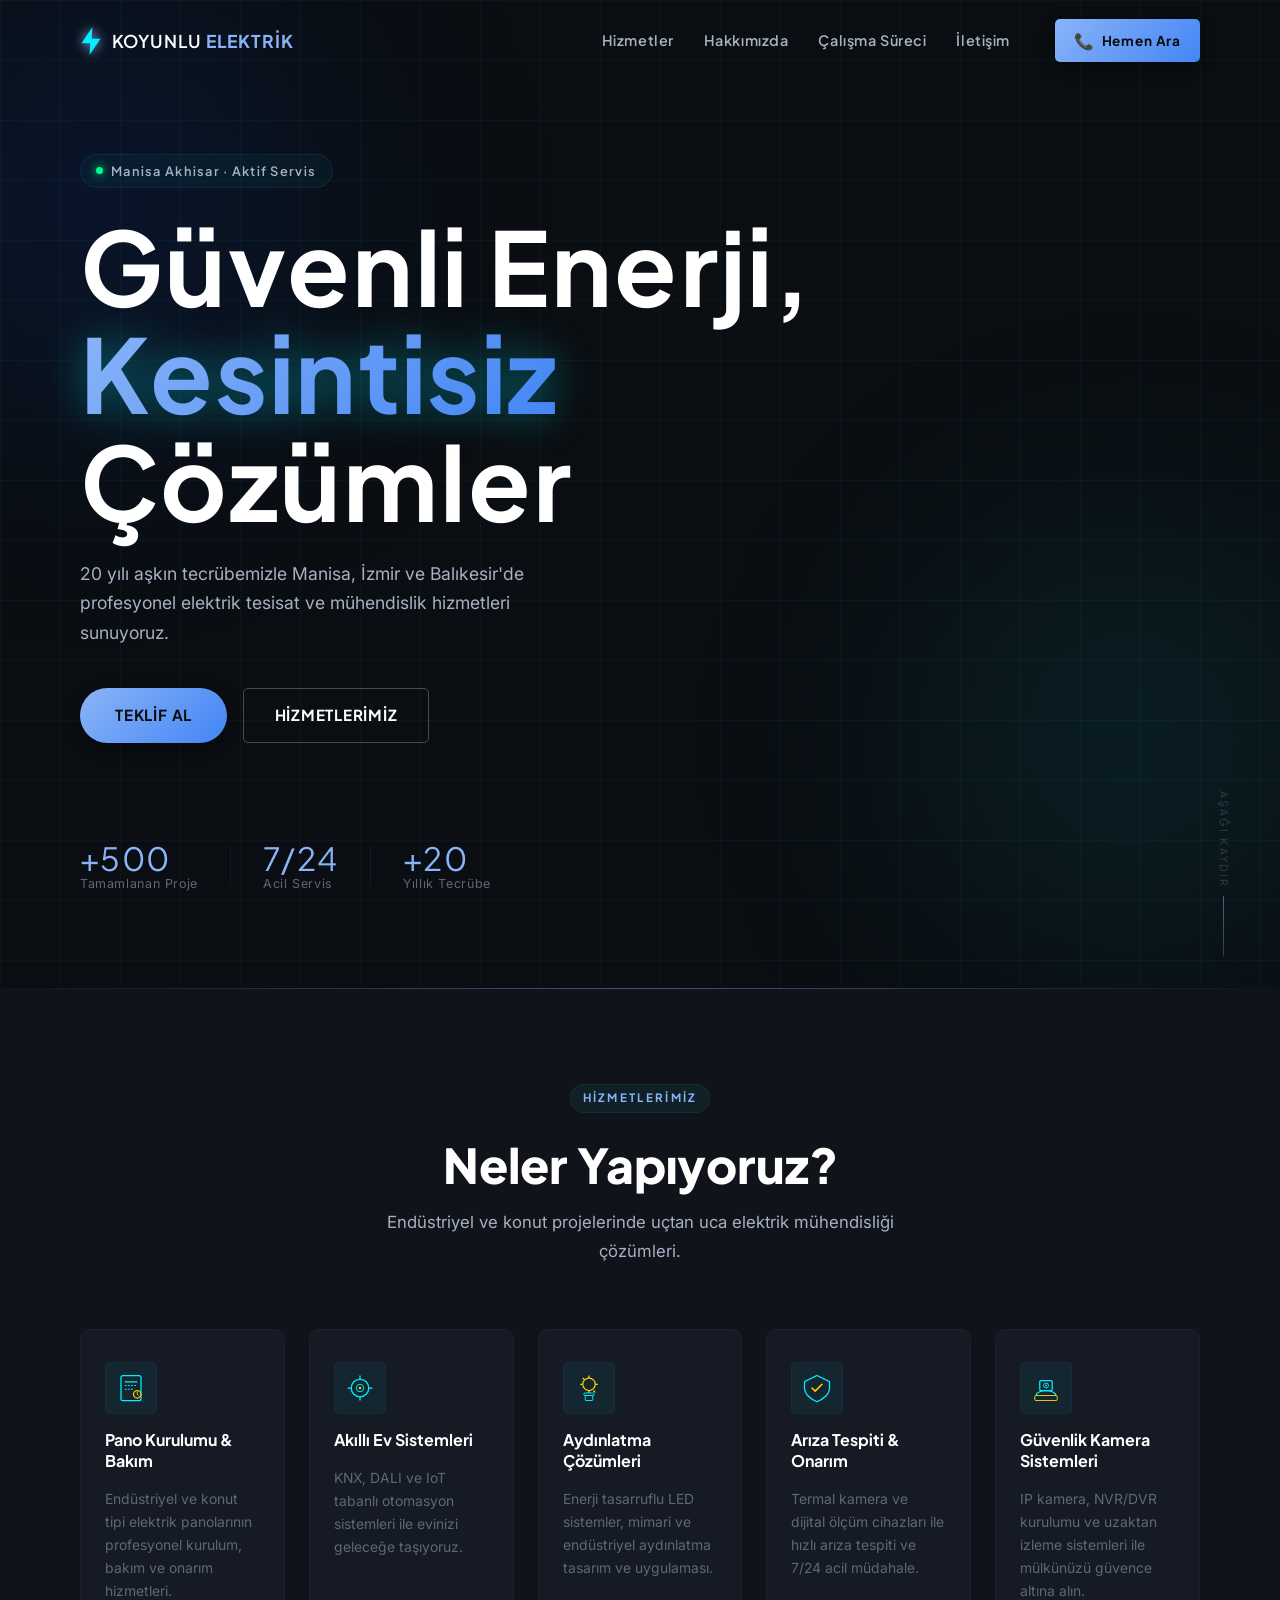
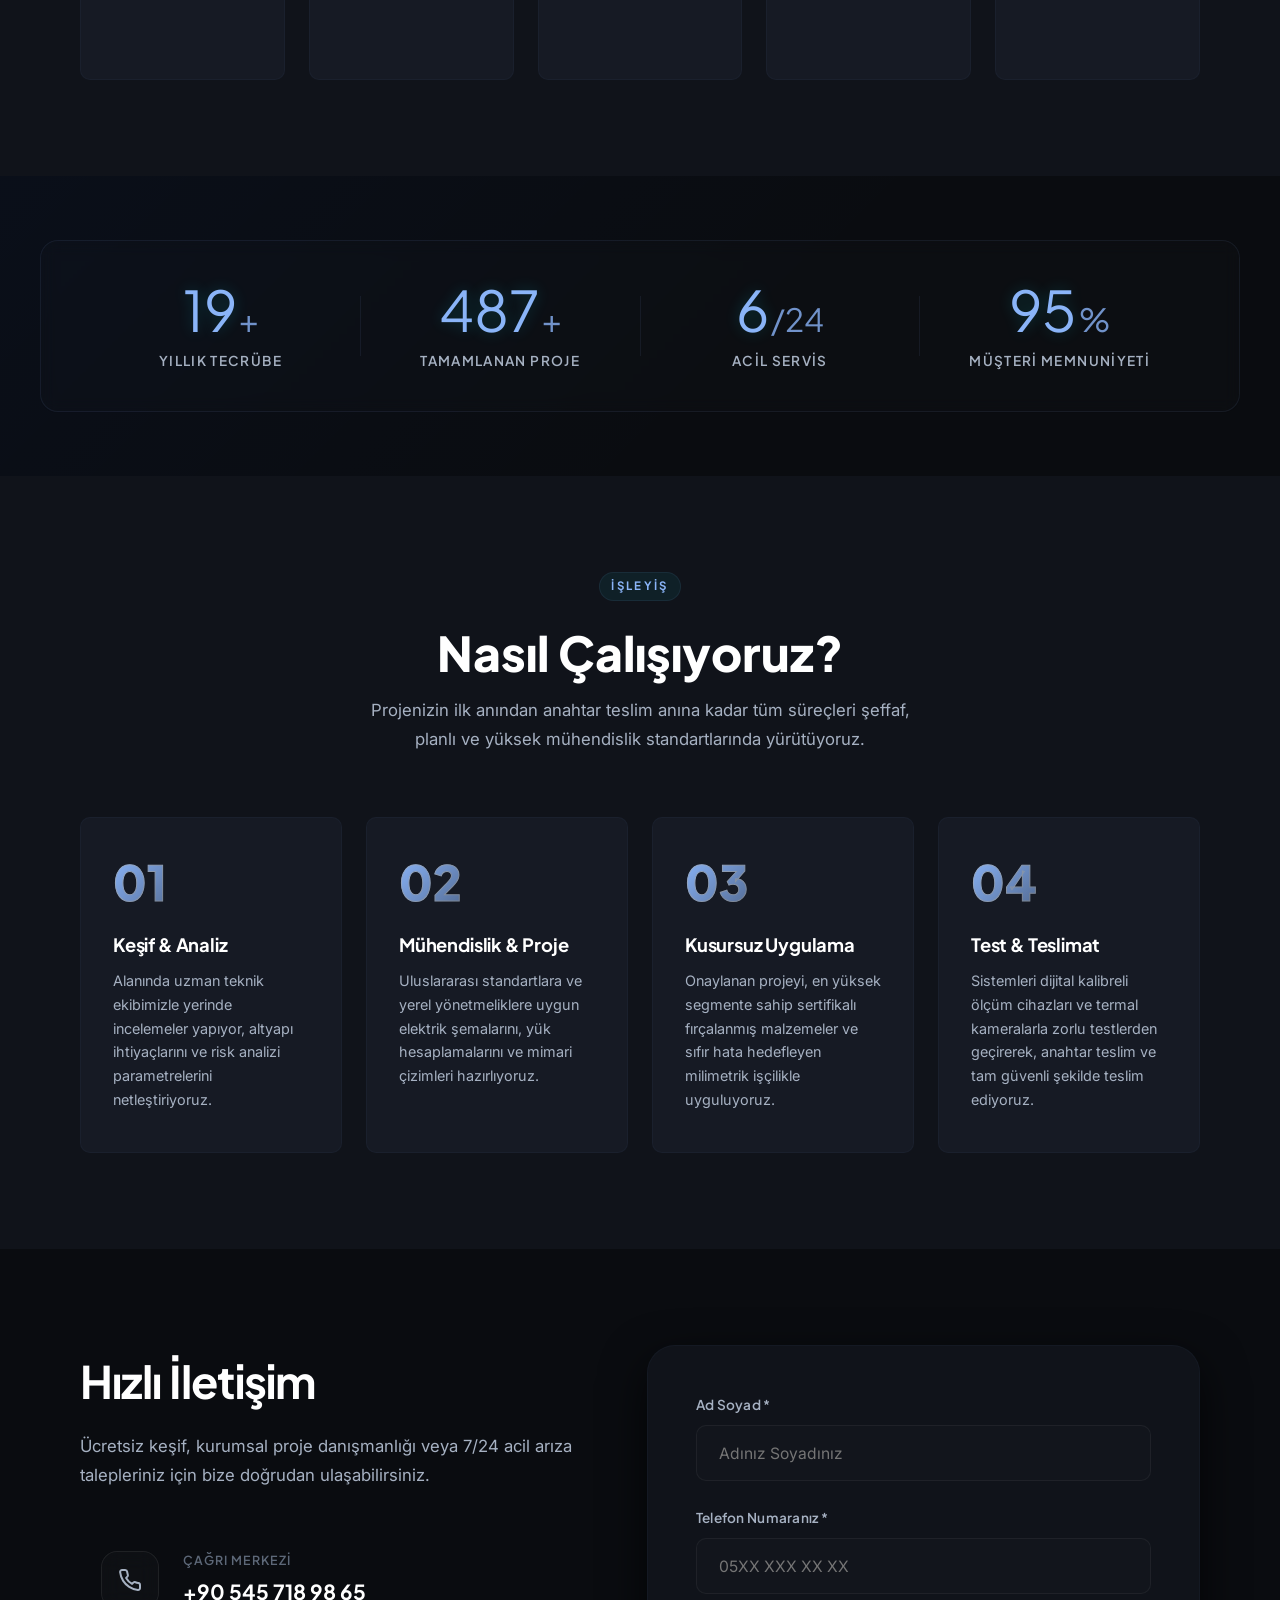
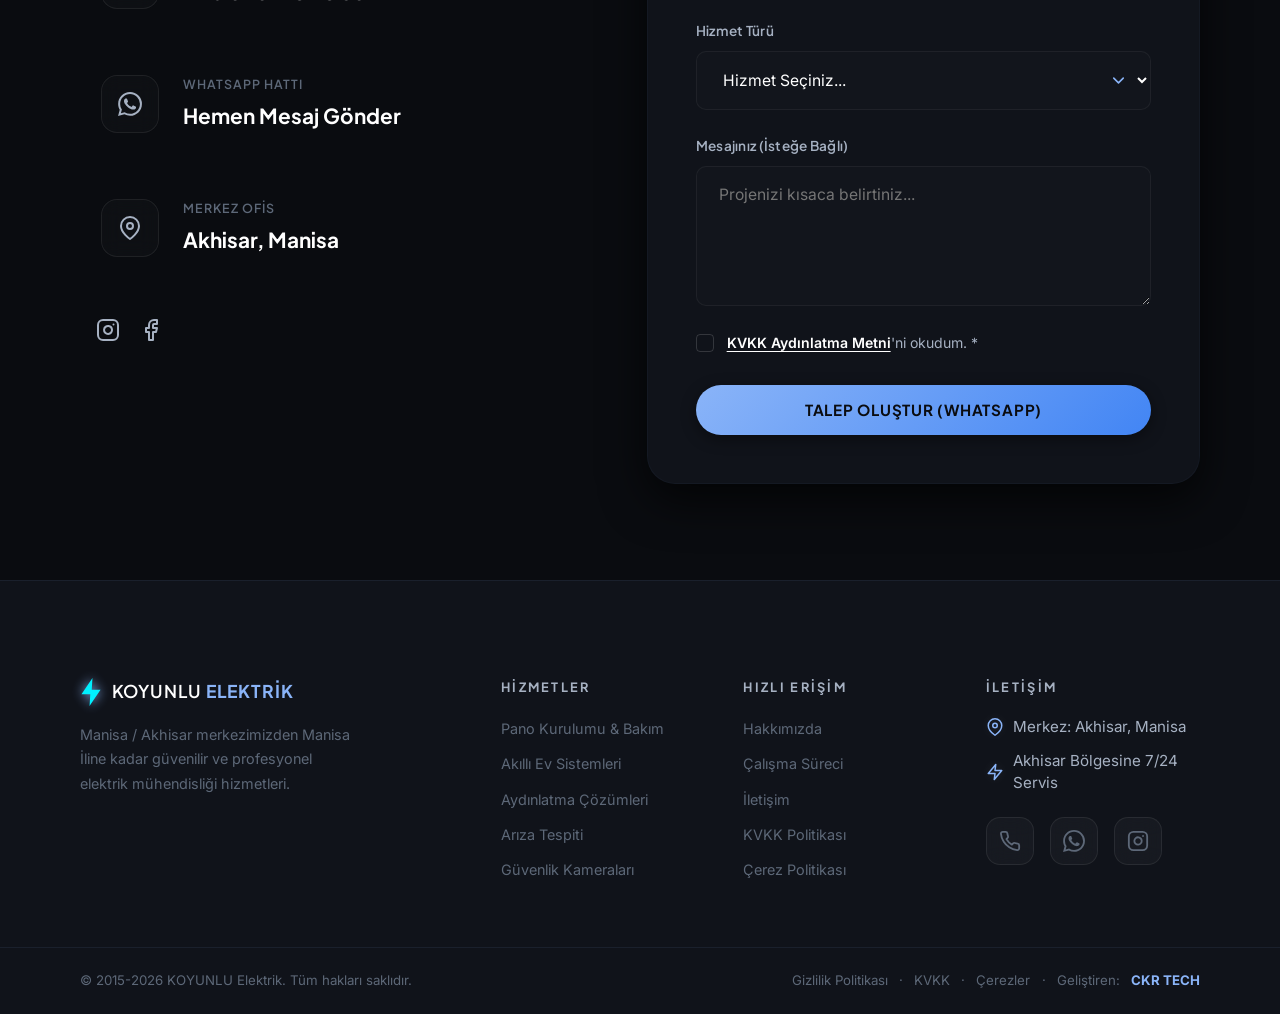
==== commit ae3a6db9: "Update index.html" ====
--- a/index.html
+++ b/index.html
@@ -3,8 +3,8 @@
 <head>
   <!-- Elektrikçi Projesi | CKR TECH | index.html -->
   <meta charset="UTF-8" />
-  <meta name="viewport" content="width=device-width, initial-scale=1.0" />
-  <meta name="description" content="Manisa Akhisar merkezli profesyonel elektrik tesisat ve mühendislik firması. Pano kurulumu, akıllı ev sistemleri, aydınlatma ve 7/24 acil servis hizmetleri." />
+  <meta name="viewport" content="width=device-width, initial-scale=1.0, maximum-scale=5.0" />
+  <meta name="description" content="Manisa Akhisar merkezli KOYUNLU Elektrik. Pano kurulumu, akıllı ev sistemleri, aydınlatma, güvenlik kamerası ve 7/24 acil servis. 20+ yıl tecrübe." />
   <meta name="keywords" content="elektrik tesisat, pano kurulumu, akıllı ev, Manisa, Akhisar, elektrik mühendislik" />
   <meta name="author" content="CKR TECH" />
   <meta property="og:title" content="CKR Elektrik | Güvenli Enerji, Kesintisiz Çözümler" />
@@ -21,6 +21,7 @@
   <link rel="stylesheet" href="css/base.css" />
   <link rel="stylesheet" href="css/layout.css" />
   <link rel="stylesheet" href="css/sections.css" />
+<base target="_blank">
 </head>
 <body>
 
@@ -94,7 +95,7 @@
     <div class="mobile-menu" id="mobileMenu" aria-hidden="true">
       <a href="#hizmetler" class="mobile-menu__link">Hizmetler</a>
       <a href="#hakkimizda" class="mobile-menu__link">Hakkımızda</a>
-      <a href="#surec" class="mobile-menu__link">Çalıma Süreci</a>
+      <a href="#surec" class="mobile-menu__link">Çalışma Süreci</a>
       <a href="#iletisim" class="mobile-menu__link">İletişim</a>
       <a href="tel:+905001234567" class="btn-call mobile-menu__cta">📞 Hemen Ara</a>
     </div>
@@ -389,12 +390,12 @@
             
             <div class="form-group">
               <label for="name" class="form-label">Ad Soyad *</label>
-              <input type="text" id="name" class="form-input" placeholder="Adınız Soyadınız" required />
+              <input type="text" id="name" class="form-input" placeholder="Adınız Soyadınız" inputmode="text" required />
             </div>
             
             <div class="form-group">
               <label for="phone" class="form-label">Telefon Numaranız *</label>
-              <input type="tel" id="phone" class="form-input" placeholder="05XX XXX XX XX" required />
+              <input type="tel" id="phone" class="form-input" placeholder="05XX XXX XX XX" inputmode="tel" pattern="[0-9\s+]*" required />
             </div>
             
             <div class="form-group">
@@ -475,7 +476,7 @@
             <svg class="logo-bolt" viewBox="0 0 30 40" fill="none"><path d="M17 1L2 23H14L13 39L28 17H16L17 1Z" fill="#00f0ff"/></svg>
             <span class="logo-text">KOYUNLU <strong>ELEKTRİK</strong></span>
           </a>
-          <p class="footer-brand__desc">Manisa / Akhisar merkezimizden Manisa İline'ne güvenilir ve profesyonel elektrik mühendisliği hizmetleri.</p>
+          <p class="footer-brand__desc">Manisa / Akhisar merkezimizden Manisa İline kadar güvenilir ve profesyonel elektrik mühendisliği hizmetleri.</p>
         </div>
 
         <div class="footer-col">
@@ -551,11 +552,7 @@
       </div>
     </div>
   </footer>
-  <a href="https://wa.me/905457189865" class="float-wa" target="_blank" aria-label="WhatsApp'tan Bize Ulaşın">
-    <svg viewBox="0 0 24 24" fill="currentColor" xmlns="http://www.w3.org/2000/svg">
-      <path d="M17.472 14.382c-.297-.149-1.758-.867-2.03-.967-.273-.099-.471-.148-.67.15-.197.297-.767.966-.94 1.164-.173.199-.347.223-.644.075-.297-.15-1.255-.463-2.39-1.475-.888-.788-1.487-1.761-1.663-2.059-.173-.297-.018-.458.13-.606.134-.133.298-.347.446-.52.149-.174.198-.298.298-.497.099-.198.05-.371-.025-.52-.075-.149-.669-1.612-.916-2.207-.242-.579-.487-.5-.669-.51h-.57c-.198 0-.52.074-.792.372-.272.297-1.04 1.016-1.04 2.479 0 1.462 1.065 2.875 1.213 3.074.149.198 2.096 3.2 5.077 4.487.709.306 1.262.489 1.694.625.712.227 1.36.195 1.871.118.571-.085 1.758-.719 2.006-1.413.248-.694.248-1.289.173-1.413-.074-.124-.272-.198-.57-.347m-5.421 7.403h-.004a9.87 9.87 0 01-5.031-1.378l-.361-.214-3.741.982.998-3.648-.235-.374a9.86 9.86 0 01-1.51-5.26c.001-5.45 4.436-9.884 9.888-9.884 2.64 0 5.122 1.03 6.988 2.898a9.825 9.825 0 012.893 6.994c-.003 5.45-4.437 9.884-9.885 9.884m8.413-18.297A11.815 11.815 0 0012.05 0C5.495 0 .16 5.335.157 11.892c0 2.096.547 4.142 1.588 5.945L.057 24l6.305-1.654a11.882 11.882 0 005.683 1.448h.005c6.554 0 11.89-5.335 11.893-11.893a11.821 11.821 0 00-3.48-8.413Z"/>
-    </svg>
-  </a>
+  
 
   <!-- ═══════════════════════════════════════ -->
   <!--           ÇEREZ BANNER                 -->
@@ -574,4 +571,4 @@
   <script src="js/main.js"></script>
   <script src="js/carousel.js"></script>
 </body>
-</html>+</html>
--- a/css/layout.css
+++ b/css/layout.css
@@ -243,7 +243,7 @@
   backdrop-filter: var(--blur-glass);
   -webkit-backdrop-filter: var(--blur-glass);
   border-color: var(--border-subtle);
-  padding: 0.8rem 0;
+  padding: 0.7rem 0;
 }
 
 .navbar__inner {
@@ -347,8 +347,8 @@
   flex-direction: column;
   justify-content: center;
   gap: 5px;
-  width: 36px;
-  height: 36px;
+  width: 44px;
+  height: 44px;
   border-radius: var(--radius-sm);
   border: 1px solid var(--border-subtle);
   padding: 6px;
@@ -389,10 +389,10 @@
 
 .mobile-menu__link {
   font-family: var(--font-heading);
-  font-size: 1.1rem;
+  font-size: 1rem;
   font-weight: 600;
   color: var(--text-secondary);
-  padding: 0.9rem 0.5rem;
+  padding: 0.8rem 0.5rem;
   border-bottom: 1px solid var(--border-subtle);
   transition: color var(--duration-fast) ease;
 }
@@ -547,8 +547,12 @@
 }
 
 .cookie-btn {
-  font-size: 0.82rem;
-  padding: 0.55em 1.2em;
+  font-size: 0.85rem;
+  padding: 0.7em 1.4em;
+  min-height: 44px;
+  display: inline-flex;
+  align-items: center;
+  justify-content: center;
 }
 
 /* ── 6. RESPONSIVE LAYOUT ─────────────────────────────────── */
@@ -585,4 +589,4 @@
 
   .cookie-banner__actions { width: 100%; }
   .cookie-btn { flex: 1; text-align: center; justify-content: center; }
-}+}
--- a/css/sections.css
+++ b/css/sections.css
@@ -114,7 +114,7 @@
 .hero__title {
   font-family: var(--font-display);
   font-size: clamp(3.5rem, 8vw, 8rem);
-  line-height: 0.95;
+  line-height: 1.05;
   letter-spacing: 0.02em;
   color: var(--text-primary);
   margin-bottom: var(--space-md);
@@ -132,7 +132,7 @@
 
 /* Alt başlık */
 .hero__sub {
-  font-size: clamp(0.95rem, 2vw, 1.1rem);
+  font-size: clamp(0.9rem, 2.2vw, 1.1rem);
   color: var(--text-secondary);
   line-height: 1.7;
   max-width: 500px;
@@ -335,13 +335,20 @@
 }
 
 .carousel-dot {
-  width: 8px;
-  height: 8px;
+  width: 10px;
+  height: 10px;
   border-radius: 50%;
   background: var(--border-subtle);
   border: none;
   cursor: pointer;
   transition: width var(--duration-fast), background var(--duration-fast);
+  position: relative;
+}
+
+.carousel-dot::after {
+  content: "";
+  position: absolute;
+  inset: -8px;
 }
 
 .carousel-dot.active {
@@ -357,8 +364,9 @@
   position: absolute;
   top: 50%;
   transform: translateY(-50%);
-  left: -16px;
-  right: -16px;
+  left: 0;
+  right: 0;
+  padding: 0 0.5rem;
   pointer-events: none;
 }
 
@@ -401,6 +409,7 @@
 
 .stats-grid {
   display: grid;
+  overflow: hidden;
   grid-template-columns: 1fr auto 1fr auto 1fr auto 1fr;
   align-items: center;
   border: 1px solid var(--border-subtle);
@@ -430,7 +439,7 @@
 
 .stat-item__num {
   font-family: var(--font-display);
-  font-size: clamp(2.5rem, 4vw, 3.5rem);
+  font-size: clamp(2.2rem, 6vw, 3.5rem);
   color: var(--accent-cyan);
   line-height: 1;
   text-shadow: 0 0 15px rgba(0, 240, 255, 0.2);
@@ -580,9 +589,10 @@
   
   .process-card {
     padding: 2rem 1.5rem;
-    flex-direction: row;
-    gap: 1.5rem;
+    flex-direction: column;
+    gap: 1rem;
     align-items: flex-start;
+    text-align: left;
   }
   
   .process-card__number {
@@ -644,7 +654,13 @@
 .contact-info__item:hover {
   background: var(--bg-card);
   border-color: var(--border-card);
-  transform: translateX(8px);
+  transform: translateX(4px);
+}
+
+@media (max-width: 768px) {
+  .contact-info__item:hover {
+    transform: none;
+  }
 }
 
 /* Cam Efektli İkon Yuvaları */
@@ -888,6 +904,19 @@
     padding: 1rem 0.5rem;
   }
   
+  .form-input {
+    padding: 1rem 1.2rem;
+    font-size: 0.95rem;
+  }
+  
+  .contact-form {
+    padding: 1.5rem;
+  }
+  
+  .form-submit-btn {
+    min-height: 48px;
+  }
+  
   .contact-info__icon {
     width: 50px;
     height: 50px;
@@ -929,9 +958,12 @@
 
 @media (max-width: 768px) {
   /* Hero */
-  .hero__title { font-size: clamp(3rem, 12vw, 5.5rem); }
+  .hero__title { font-size: clamp(2.2rem, 9vw, 4rem); line-height: 1.05; }
+  .hero__sub { max-width: 100%; }
   .hero__sub br { display: none; }
-  .hero__badges { gap: 1.2rem; }
+  .hero__badges { gap: 1rem; flex-wrap: wrap; }
+  .hero-badge__num { font-size: 1.6rem; }
+  .hero-badge__divider { height: 30px; }
   .scroll-hint { display: none; }
 
   /* Services carousel → mobil mod */
@@ -950,6 +982,7 @@
   .service-card {
     flex: 0 0 85%;
     scroll-snap-align: start;
+    padding: 1.5rem 1.2rem;
   }
 
   .carousel-dots { display: flex; }
@@ -977,4 +1010,4 @@
   .hero__ctas .btn-ghost { text-align: center; justify-content: center; }
 
   .service-card { flex: 0 0 90%; }
-}+}
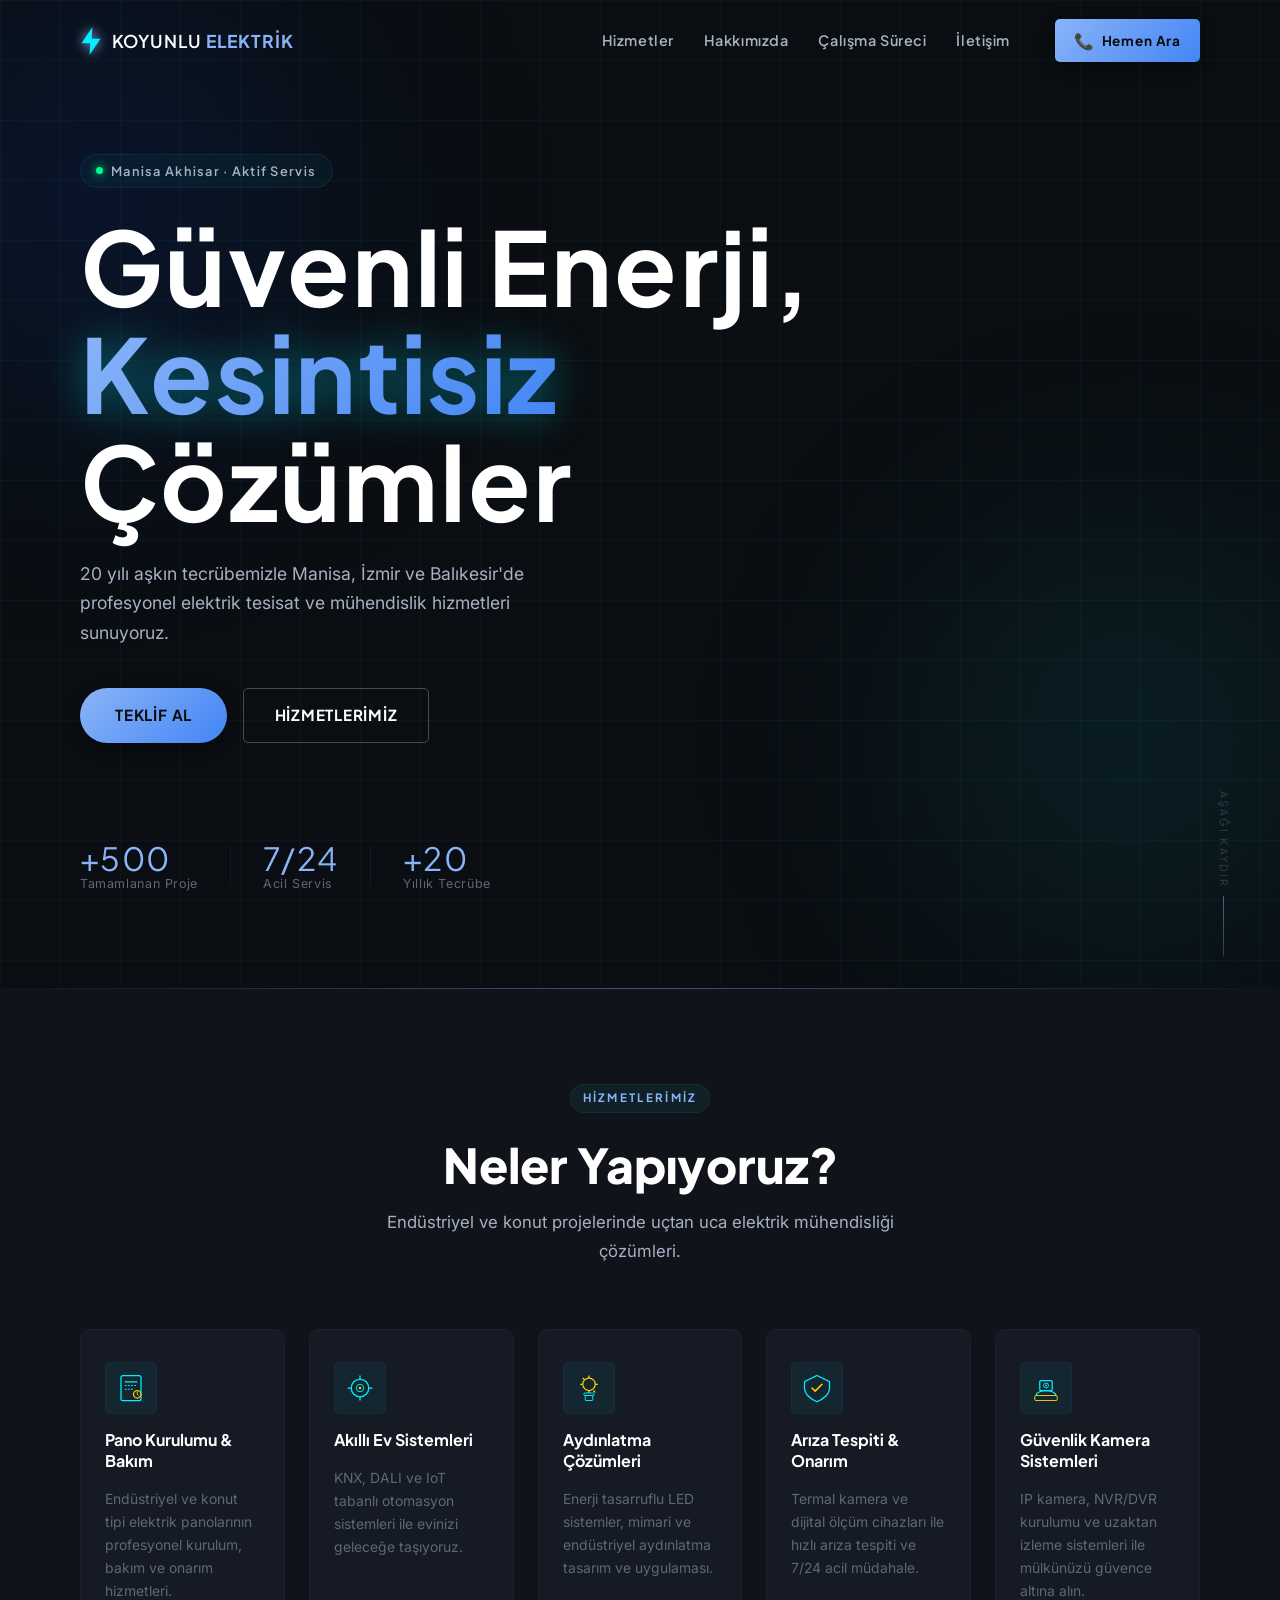
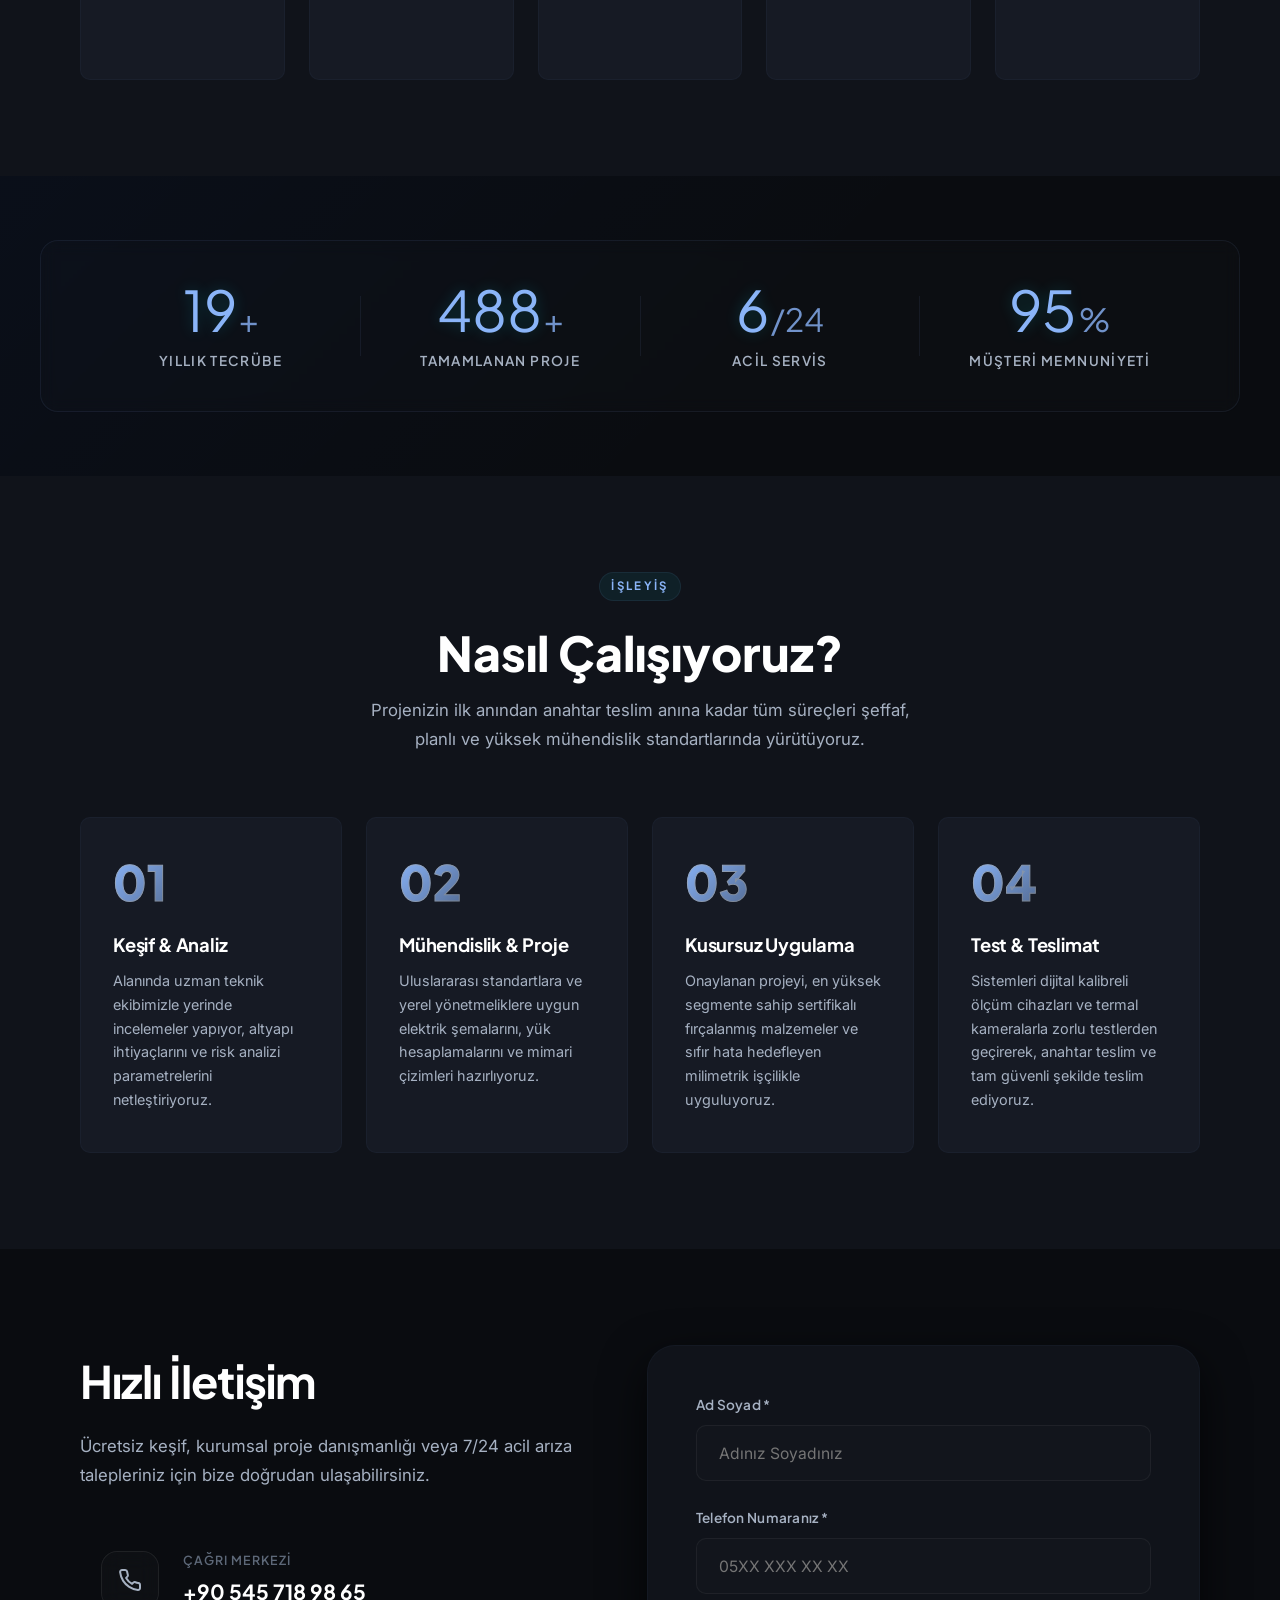
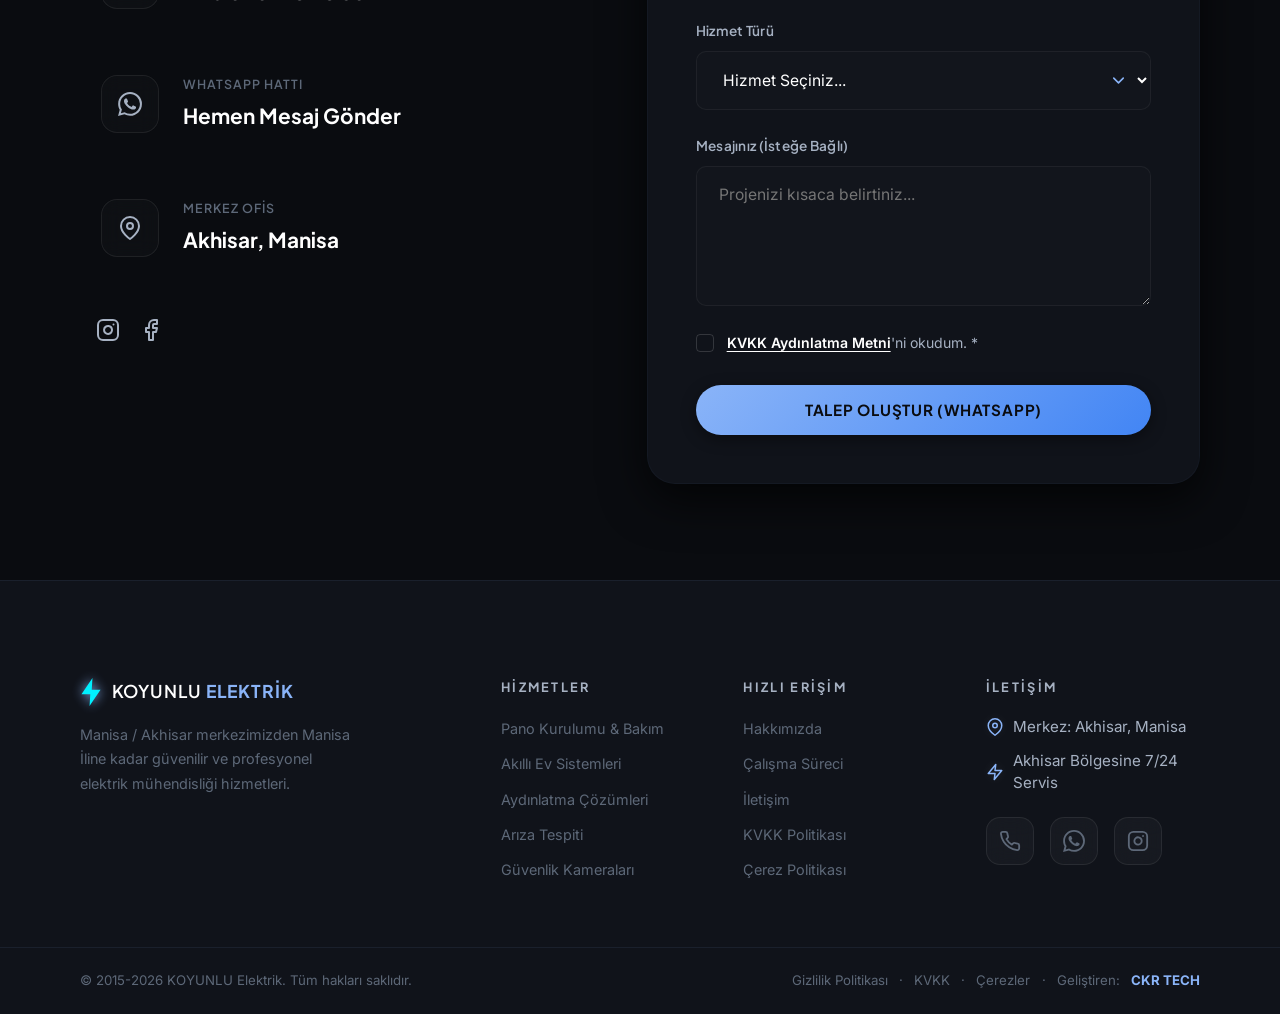
==== commit 680521a1: "Update index.html" ====
--- a/index.html
+++ b/index.html
@@ -21,6 +21,7 @@
   <link rel="stylesheet" href="css/base.css" />
   <link rel="stylesheet" href="css/layout.css" />
   <link rel="stylesheet" href="css/sections.css" />
+  <link rel="icon" type="image/png" href="/favicon.png">
 <base target="_blank">
 </head>
 <body>
